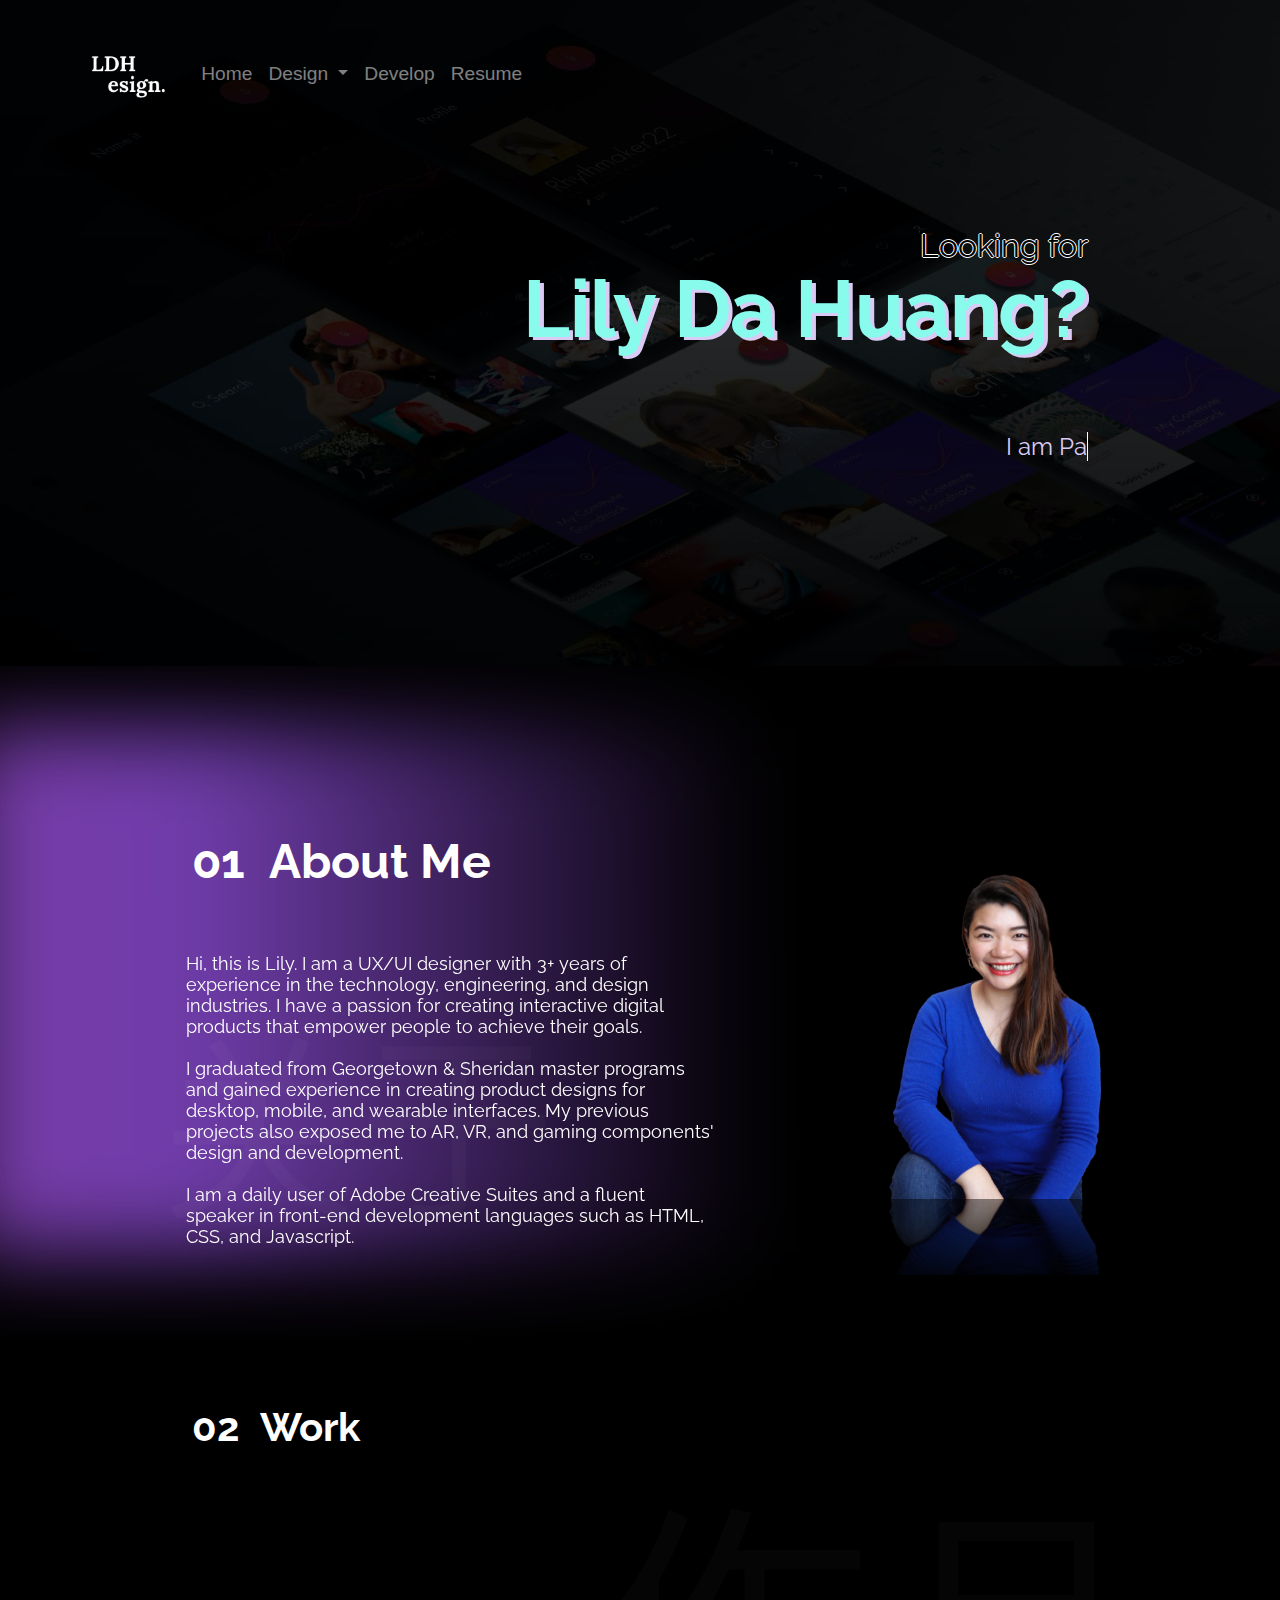
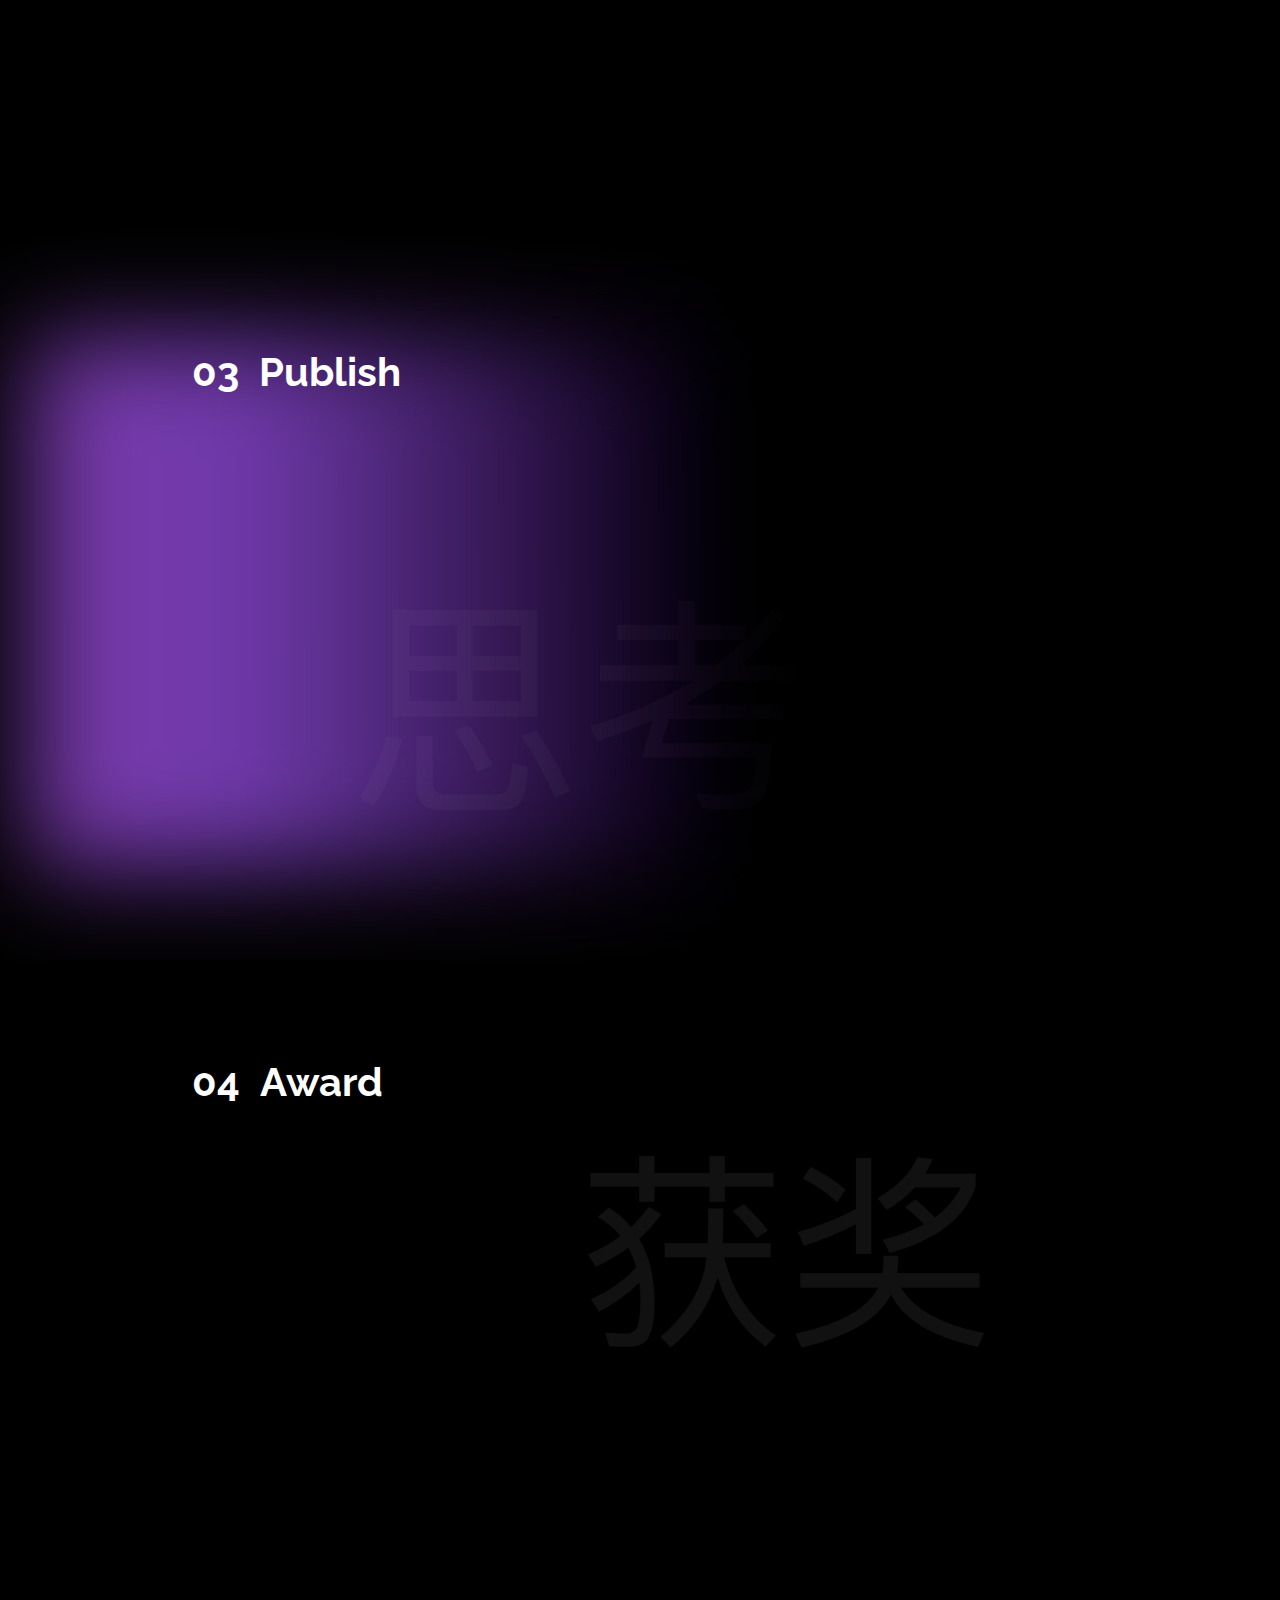
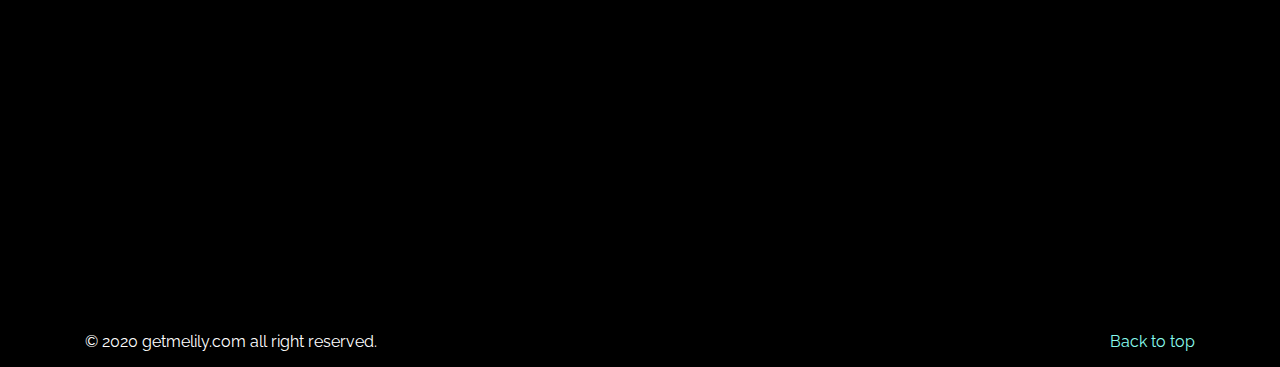
==== index.html @ ff7a7cbf "remove Zim" ====
<!doctype html>
<html lang="en">

<head>
    <!-- Required meta tags -->
    <meta charset="utf-8">
    <meta name="viewport" content="width=device-width, initial-scale=1, shrink-to-fit=no">
    <meta charset="UTF-8">

    <meta name="title" content="Lily Da Huang | Portfolio">
    <meta name="description" content="Lily Da Huang is a UX/UI designer passionate about motion & interactive design.">
    <meta name="keywords" content="UX,UI,User Experience Design,Graphic Design, Motion Design,Front-end Development,Interactive Design,Usability Testing,Prototyping">
    <meta name="author" content="Lily Da Huang">
    <meta name="image" content="https://www.getmelily.com/images/sitePreview.png" />

    <meta name="og:title" content="Lily Da Huang | Portfolio" />
    <meta name="og:type" content="website" />
    <meta name="og:url" content="https://www.getmelily.com" />
    <meta name="og:image" content="https://www.getmelily.com/images/sitePreview.png" />
    <meta name="og:site_name" content="Lily Da Huang | Portfolio" />
    <meta name="og:description" content="Lily Da Huang is a UX/UI designer passionate about motion & interactive design." />

    <!-- <link rel="stylesheet" href="scss/style.scss"/> -->
    <link ref="stylesheet" href="https://fonts.googleapis.com/css?family=Lora:400,400i,500,500i,700,700i|Raleway:400,400i,500,500i,700,700i&display=swap">
    <link rel="stylesheet" href="https://stackpath.bootstrapcdn.com/bootstrap/4.3.1/css/bootstrap.min.css" integrity="sha384-ggOyR0iXCbMQv3Xipma34MD+dH/1fQ784/j6cY/iJTQUOhcWr7x9JvoRxT2MZw1T" crossorigin="anonymous">
    <link href="https://unpkg.com/aos@2.3.1/dist/aos.css" rel="stylesheet">
    <!-- <link rel="stylesheet" href="https://cdnjs.cloudflare.com/ajax/libs/animate.css/3.7.2/animate.min.css"> -->
    <link rel="stylesheet" href="styles/style.css">

    <title>Hompage</title>


</head>

<body>

    <!-- HERO -->
    <div class="hero">

        <div id="myHeader">

            <nav class="navbar navbar-expand-lg navbar-dark bg-black">
                <a class="navbar-brand logo" href="index.html"><img src="images/logo.png" id="myHeader" class="img-fluid animated fadeInLeft" alt="Responsive image"></a>
                <button class="navbar-toggler" type="button" data-toggle="collapse" data-target="#navbarNav" aria-controls="navbarNav" aria-expanded="false" aria-label="Toggle navigation">
          <span class="navbar-toggler-icon"></span>
        </button>
                <div class="collapse navbar-collapse" id="navbarNav">
                    <ul class="navbar-nav">
                        <li class="nav-item">
                            <a class="nav-link" href="index.html">Home<span class="sr-only">(current)</span></a>
                        </li>
                        <li class="nav-item dropdown">
                            <a class="nav-link dropdown-toggle" href="#" id="navbarDropdown" role="button" data-toggle="dropdown" aria-haspopup="true" aria-expanded="false">
                Design
              </a>
                            <div class="dropdown-menu" aria-labelledby="navbarDropdown bg-black">
                                <a class="dropdown-item" href="dyson.html">DysonOn:</a>
                                <a class="dropdown-item" href="plantme.html">PlantMe</a>
                                <a class="dropdown-item" href="beanbarista.html">Beans & Barista</a>
                            </div>
                        </li>
                        <li class="nav-item">
                            <a class="nav-link" href="develop.html">Develop<span class="sr-only"></span></a>
                        </li>
                        <li class="nav-item">
                            <a class="nav-link" href="images/resume.pdf">Resume<span class="sr-only"></span></a>
                        </li>
                    </ul>
                </div>
            </nav>


            <nav class="navbar social animated fadeInLeft">
                <a href="https://www.instagram.com/designldh/" target="_blank"><i class="fab fa-instagram img-fluid"></i></a>
                <a href="https://www.behance.net/dahuang" target="_blank"><i class="fab fa-behance img-fluid"></i></a>
                <a href="https://dribbble.com/getmelily" target="_blank"><i class="fab fa-dribbble img-fluid"></i></a>
                <a href="https://www.linkedin.com/in/getmelily/" target="_blank"><i
            class="fab fa-linkedin-in img-fluid"></i></a>
            </nav>

        </div>


        <p class="tagline animated fadeInUp text-right">Looking for</p>
        <h1 class="mt-5 animated fadeInUp text-right name">Lily Da Huang?</h1>
        <p class="typewrite text-right fadeInRight" data-period="2000" data-type='[ "I am Passionate About Digital Product Designer.","I Designed & Developed this site.", "I Focus on Human Computer Interaction.", "I Love Using SaSS Mixin & Nesting.", "I am Learning More About 3D Modeling." ]'>
            <span class="wrap"></span>
        </p>
        <!-- <p class="animated fadeInUp text-right"><a class=" resume" href="images/resume.pdf" target="_blank">Download
        Resume</a></p> -->

    </div>




    <!-- ABOUT -->
    <div class="section1" id="first">
        <h2 class="animated fadeInUp">01&nbsp;&nbsp;About Me</h2>
        <div class="row">

            <div class="col-md-8">
                <div class="about text-middle" data-aos="zoom-in" data-aos-duration="1000">
                    <p>Hi, this is Lily. I am a UX/UI designer with 3+ years of experience in the technology, engineering, and design industries. I have a passion for creating interactive digital products that empower people to achieve their goals.
                        <br><br> I graduated from Georgetown & Sheridan master programs and gained experience in creating product designs for desktop, mobile, and wearable interfaces. My previous projects also exposed me to AR, VR, and gaming components'
                        design and development.
                        <br><br> I am a daily user of Adobe Creative Suites and a fluent speaker in front-end development languages such as HTML, CSS, and Javascript.
                    </p>
                </div>
            </div>

            <div class="col-md-4" data-aos="zoom-in" data-aos-duration="1000">
                <img src="images/profile2.png" class="profilePic animated fadeInUp doddle" alt="Responsive image" />
            </div>

        </div>
    </div>



    <!-- Work -->
    <div class="section2 work ">
        <h2 class="animated fadeInUp" id="second">02&nbsp;&nbsp;Work</h2>


        <!-- Work1 -->
        <div class="card" data-aos="zoom-in" data-aos-duration="1000">
            <a href="dyson.html" class="stretched-link">

                <div class="row no-gutters bg-dark position-relative">
                    <div class="col-lg-8 mb-md-1 p-md-4">
                        <img src="images/dyson2.gif" class="w-100" alt="...">
                    </div>
                    <div class="col-lg-4 position-static p-4 pl-md-0">
                        <h5 class="column-title  mt-0">Dyson on: <br> Digital Magazine Website and Mobile Sites Design</h5>
                        <p>A winner of 2019 "Being Dyson" award - Dyson on: is an online magazine published by Dyson. It features stories in design, technology, and engineering. This design project also incorporated social media components for a more integrated
                            digital experience.
                        </p>
                    </div>
                </div>
            </a>
        </div>

        <!-- Work2 -->
        <div class="card" data-aos="zoom-in" data-aos-duration="1000">
            <a href="plantme.html" class="stretched-link">

                <div class="row no-gutters bg-dark position-relative">
                    <div class="col-lg-8 mb-md-1 p-md-4">
                        <img src="images/plantmeOverview.png" class="w-100" alt="...">
                    </div>
                    <div class="col-lg-4 position-static p-4 pl-md-0">
                        <h5 class="column-title mt-0">PlantMe <br> E-commerce Website Design</h5>
                        <p>An e-commerce website that helps users to find, purchase, and take care of their house plants. “By simply answering 10 quick questions, users will be matched with plants that are suitable to raise following their lifestyles.”</p>
                    </div>
                </div>
            </a>
        </div>

        <!-- Work3 -->
        <div class="card" data-aos="zoom-in" data-aos-duration="1000">
            <a href="beanbarista.html" class="stretched-link">

                <div class="row no-gutters bg-dark position-relative">
                    <div class="col-lg-8 mb-md-1 p-md-4">
                        <img src="images/beanbarista.gif" class="w-100" alt="...">
                    </div>
                    <div class="col-lg-4 position-static p-4 pl-md-0">
                        <h5 class="column-title mt-0">Beans & Barista <br> Mobile and Wearable App Design</h5>
                        <p>Beans & Barista mobile app is the one-stop-shop for coffee lovers who would like to discover and try new coffee brewing methods. On top of the video instructions, users can purchase their beloved brewing appliances from the app.</p>

                    </div>
                </div>
            </a>
        </div>

        <!-- Work4 -->
        <div class="card " data-aos="zoom-in" data-aos-duration="1000">
            <a href="develop.html" class="stretched-link">

                <div class="row no-gutters bg-dark position-relative">
                    <div class="col-lg-8 mb-md-1 p-md-4">
                        <img src="images/SpaceVoyager.gif" class="w-100" alt="...">
                    </div>
                    <div class="col-lg-4 position-static p-4 pl-md-0">
                        <h5 class="column-title  mt-0">Space Voyager Mobile Game Design and Development</h5>
                        <p> Developed by CreatedJs, Space Voyager is an interactive mobile game. You finished mission #890 Moon Mission and ready to go home. But you are trapped in the dark side of the moon. You need to escape and fly the space ship to go
                            home. Good Luck space voyager!
                        </p>
                    </div>
                </div>
            </a>
        </div>

        <!-- Latest Work -->
        <!--           <div class="latest" data-aos="zoom-in" data-aos-duration="1000">
            <h4>Latest Inspiration <a href="https://www.instagram.com/designldh/">@LDH Design</a></h4>
            <div id="api"></div>
          </div> -->



        <!-- Publish -->
        <div class="section3 ">
            <h2 class="animated fadeInUp" id="third">03&nbsp;&nbsp;Publish</h2>

            <!-- Publish 1-->
            <div class="media position-relative publish" data-aos="fade-up" data-aos-duration="1000">
                <!-- <img src="images/a1.png" class="mr-3" alt="..."> -->
                <div class="media-body">
                    <p>Medium 6 min read</p>
                    <h5 class="mt-0">Are These Campus Emergency Phones Really Working?</h5>
                    <p>You have probably bumped into an emergency phone with an EMERGENCY sign. We spend MILLIONS on them each year. Thirty years after their first installment, are they still fulfilling their set function and provide accessibility to all?</p>
                    <a href="https://medium.com/@lilyhuang919/is-campus-emergency-phone-really-working-hear-it-from-a-ux-designer-14801cb6d601" class="stretched-link" target="_blank">Read More</a>
                </div>
            </div>


            <!-- Publish 2-->
            <div class="media position-relative publish" data-aos="fade-up" data-aos-duration="1000">
                <!-- <img src="images/a2.png" class="mr-3" alt="..."> -->
                <div class="media-body">
                    <p>Medium 5 min read</p>
                    <h5 class="mt-0">Starbuck vs Tim Hortons Mobile App Userflow Critique</h5>
                    <p>In this case study, my team and I compared the entire user roadmaps of Starbucks and Tim Hortons online ordering mobile app. We analyzed what features are working well to meet the consumer needs and what needs to be improved. We also
                        came up with suggested design solutions.</p>
                    <a href="https://medium.com/@lilyhuang919/case-study-starbuck-vs-tim-hortons-mobile-app-user-experience-comparison-93985b08e1d3" class="stretched-link" target="_blank">Read More</a>
                </div>
            </div>
        </div>


        <!-- AWARD -->
        <div class="section4 ">
            <h2 class="animated fadeInUp" id="fourth">04&nbsp;&nbsp;Award</h2>

            <div id="carouselExampleCaptions" class="carousel slide" data-ride="carousel" data-aos="zoom-in" data-aos-duration="1000">
                <ol class="carousel-indicators">
                    <li data-target="#carouselExampleCaptions" data-slide-to="0" class="active"></li>
                    <li data-target="#carouselExampleCaptions" data-slide-to="1"></li>
                </ol>
                <div class="carousel-inner">
                    <div class="carousel-item active">
                        <img src="images/dysonaward.png" class="d-block w-100" alt="Being Dyson Award">
                        <div class="carousel-caption d-lg-block">
                            <h5>Being Dyson Award 2019</h5>
                            <p>Honorable award for the 2019 #DysonSketch campaign which generated 10M+ viewerships.</p>
                        </div>
                    </div>
                    <div class="carousel-item">
                        <img src="images/tropaia.png" class="d-block w-100" alt="Georgetown 2018 Tropaia Award">
                        <div class="carousel-caption d-lg-block">
                            <h5>2018 Tropaia Award</h5>
                            <p>2018 Georgetown University Outstanding Student Award for academic excellence & social engagement.</p>
                        </div>
                    </div>
                </div>


            </div>

        </div>



        <footer class="container">
            <p class="float-right"><a href="#">Back to top</a></p>
            <p>&copy; 2020 getmelily.com all right reserved.</p>
        </footer>


    </div>
    <!-- <script src="https://zimjs.org/cdn/1.3.0/createjs.js"></script>
    <script src="https://zimjs.org/cdn/10.9.0/zim.js"></script>
    <script src="js/background.js"></script> -->


    <script src="https://code.jquery.com/jquery-3.3.1.slim.min.js" integrity="sha384-q8i/X+965DzO0rT7abK41JStQIAqVgRVzpbzo5smXKp4YfRvH+8abtTE1Pi6jizo" crossorigin="anonymous"></script>
    <script src="https://cdnjs.cloudflare.com/ajax/libs/popper.js/1.14.7/umd/popper.min.js" integrity="sha384-UO2eT0CpHqdSJQ6hJty5KVphtPhzWj9WO1clHTMGa3JDZwrnQq4sF86dIHNDz0W1" crossorigin="anonymous"></script>
    <script src="https://stackpath.bootstrapcdn.com/bootstrap/4.3.1/js/bootstrap.min.js" integrity="sha384-JjSmVgyd0p3pXB1rRibZUAYoIIy6OrQ6VrjIEaFf/nJGzIxFDsf4x0xIM+B07jRM" crossorigin="anonymous"></script>
    <!-- <script src="https://ajax.googleapis.com/ajax/libs/jquery/3.4.1/jquery.min.js"></script> -->

    <script src="https://kit.fontawesome.com/015ad56605.js" crossorigin="anonymous"></script>
    <script src="https://unpkg.com/aos@next/dist/aos.js"></script>
    <script src="js/script.js"></script>
</body>

</html>
---- styles/style.css ----
@import url("https://fonts.googleapis.com/css?family=Lora:400,400i,500,500i,700,700i|Raleway:400,400i,500,500i,700,700i&display=swap");
body {
  background-color: black;
  color: white;
}

a {
  font: "Raleway";
  color: #88FBED;
}

a:visited {
  color: #88FBED;
}

a:hover {
  color: #D9CBF4;
}

a:active {
  color: #D9CBF4;
}

h1 {
  font: 5rem "Raleway";
  font-weight: bold;
  color: #88FBED;
  margin-right: 15%;
  -webkit-filter: drop-shadow(4px 3px 0px #D9CBF4);
          filter: drop-shadow(4px 3px 0px #D9CBF4);
}

h2 {
  font: 250% "Raleway";
  color: white;
  font-weight: bold;
  margin-bottom: 5%;
  margin-left: 15%;
}

h4 {
  font: 150% "Lora";
}

p {
  font: 100% "Raleway";
}

.hero {
  padding-bottom: 10%;
  background-image: url(../images/bg.png);
  background-repeat: no-repeat;
}

.hero .logo {
  width: 6%;
  margin: 3% 3% 0 6%;
  z-index: 10;
}

.hero #navbarNav {
  margin: 3% 3% 0 -10px;
  font-size: 1.2rem;
  z-index: 10;
}

.hero .social {
  -webkit-writing-mode: vertical-rl;
      -ms-writing-mode: tb-rl;
          writing-mode: vertical-rl;
  text-orientation: mixed;
  -webkit-transform-origin: 80 0;
          transform-origin: 80 0;
  -webkit-transform: rotate(360deg);
          transform: rotate(360deg);
  margin-top: 25%;
  margin-left: 8%;
  font-size: 120%;
  z-index: 10;
}

.hero .social a {
  margin-bottom: 20px;
  width: 20px;
  z-index: 10;
}

.hero .tagline {
  font-size: 200%;
  text-shadow: -1px 0 white, 0 1px white, 1px 0 white, 0 -1px white;
  margin-bottom: -50px;
  margin-top: -300px;
  color: black;
  font: "Raleway";
  margin-right: 15%;
  z-index: 10;
}

.hero .typewrite {
  font: "Lora";
  margin-top: 6%;
  margin-bottom: 6%;
  margin-right: 15%;
  font-size: 150%;
  color: #D9CBF4;
  z-index: 10;
}

.hero .resume {
  text-decoration: underline;
  margin-right: 8%;
  z-index: 10;
}

.navbar-nav > li > .dropdown-menu {
  background-color: black;
}

.navbar-nav > li > .dropdown-menu a {
  color: white;
}

.navbar-nav > li > .dropdown-menu a:hover {
  color: black;
}

.navbar-nav > li > .dropdown-menu a:active {
  background-color: #88FBED;
}

.section1 {
  background-image: url(../images/bg1.png);
  background-repeat: no-repeat;
  padding-bottom: 10%;
  padding-top: 10%;
}

.section1 .profilePic {
  margin-top: -5rem;
  width: 60%;
}

.section1 h2 {
  margin-left: 15%;
  margin-top: 3%;
  font-size: 3rem;
}

.section1 p {
  font-size: 1.1rem;
  margin: 0 15% 3% 22%;
}

.section1 .mail {
  text-decoration: underline;
  font-size: 1rem;
}

.section1 .scroll {
  margin-top: 7rem;
}

.section2 {
  background-image: url(../images/bg2.png);
  background-repeat: no-repeat;
}

.section2 .card {
  margin: 3% 18% 2% 18%;
  border-color: black;
}

.section2 .card .column-title {
  margin-top: 2rem !important;
  margin-bottom: 2rem !important;
}

.section2 .card a {
  color: white;
  text-decoration: none;
}

.latest h4 {
  font-size: 30px;
  margin: 10% 15% 0 16%;
}

.latest #api {
  margin: 5% 10% 5% 20%;
}

.latest #api :hover {
  -webkit-box-shadow: 0 0 100px #703DAB;
          box-shadow: 0 0 100px #703DAB;
}

.latest #api > img {
  width: 200px;
  margin-left: 20px;
  margin-bottom: 20px;
}

.latest #api > video {
  width: 250px;
  margin-left: 20px;
  margin-bottom: 20px;
}

.section3 {
  background-image: url(../images/bg3.png);
  background-repeat: no-repeat;
  padding-bottom: 10%;
}

.section3 h2 {
  margin-top: 10%;
  padding-top: 10%;
}

.section3 .publish {
  margin: 3% 15% 5% 18%;
}

.section4 {
  background-image: url(../images/bg4.png);
  background-repeat: no-repeat;
}

.section4 .carousel {
  margin: 5% 30% 15% 30%;
}

.section4 .carousel :hover {
  -webkit-box-shadow: 0 0 100px #703DAB;
          box-shadow: 0 0 100px #703DAB;
}

.section4 .carousel-item :hover {
  -webkit-box-shadow: unset;
          box-shadow: unset;
}

.section4 .carousel-caption {
  position: relative;
  left: 0;
  bottom: 0;
  right: 0;
}

.card :hover {
  -webkit-box-shadow: 0 0 100px #703DAB;
          box-shadow: 0 0 100px #703DAB;
}

.card-title :hover {
  -webkit-box-shadow: none;
          box-shadow: none;
}

h3 {
  font: 350% "Raleway";
  font-weight: bold;
  color: #88FBED;
  -webkit-filter: drop-shadow(4px 3px 0px #D9CBF4);
          filter: drop-shadow(4px 3px 0px #D9CBF4);
}

h5 {
  font: 1.5rem "Raleway";
  font-weight: bold;
  margin-bottom: 20px;
  color: #D9CBF4;
}

.subHeader {
  margin-top: 50px;
  margin-left: 15%;
  margin-bottom: 40px;
}

.gif {
  width: 430px;
}

.overview {
  margin-left: 15%;
  margin-right: 10%;
}

.overview p {
  font-size: 1.2rem;
}

.writeup {
  margin-top: 180px;
}

.psection1 {
  background-image: url(../images/bgp1.png);
  background-repeat: no-repeat;
  padding-bottom: 80px;
}

.psection1 .row {
  margin-left: 15%;
  margin-right: 10%;
}

.psection1 .row .table {
  margin-top: 30px;
}

.psection1 .row .list {
  list-style-type: none;
  margin: 0;
  padding: 0;
  font: 1.5rem "Lora";
  color: white;
}

.psection2 {
  margin-left: 15%;
  margin-right: 10%;
  margin-top: 8%;
  margin-bottom: 5%;
}

.psection2 h5 {
  margin-bottom: 10%;
}

.psection2 p {
  font: 1.5rem "Lora";
  color: #909090;
}

.psection3 {
  margin-left: 15%;
  margin-right: 10%;
  margin-top: 8%;
  margin-bottom: 5%;
}

.psection3 h5 {
  margin-bottom: 10%;
}

.psection3 img {
  width: 500px;
}

.psection3 p {
  font: 1.3rem "Raleway";
}

.psection4 {
  margin-left: 15%;
  margin-right: 10%;
  margin-top: 8%;
  margin-bottom: 10%;
}

.psection4 h5 {
  margin-bottom: 5%;
}

.psection4 p {
  font: 1.8rem "Lora";
  color: #88FBED;
  margin-left: 20%;
  margin-right: 20%;
}

.psection5 {
  background-image: url(../images/bgp5.png);
  background-repeat: no-repeat;
  padding-bottom: 10px;
}

.psection5 .row {
  margin-left: 15%;
  margin-right: 10%;
  margin-top: 8%;
  margin-bottom: 5%;
}

.psection5 h5 {
  margin-bottom: 10%;
}

.psection5 img {
  width: 700px;
}

.psection5 p {
  font: 1.3rem "Raleway";
}

.psection6 {
  margin-left: 15%;
  margin-right: 10%;
  margin-top: 8%;
  margin-bottom: 5%;
}

.psection6 h5 {
  margin-bottom: 10%;
}

.psection6 img {
  width: 500px;
}

.psection6 p {
  font: 1.3rem "Raleway";
}

.psection7 {
  margin-left: 15%;
  margin-right: 10%;
  margin-top: 8%;
  margin-bottom: 10%;
}

.psection7 h5 {
  margin-bottom: 5%;
}

.psection7 p {
  font: 1.8rem "Lora";
  color: #909090;
  margin-left: 20%;
  margin-right: 20%;
}

.psection8 {
  background-image: url(../images/bgp5.png);
  background-repeat: no-repeat;
  padding-bottom: 10px;
}

.psection8 .row {
  margin-left: 15%;
  margin-right: 10%;
  margin-top: 8%;
  margin-bottom: 5%;
}

.psection8 h5 {
  margin-bottom: 10%;
}

.psection8 img {
  width: 400px;
}

.psection8 p {
  font: 1.3rem "Raleway";
}

.psection9 {
  margin-left: 15%;
  margin-right: 10%;
  margin-top: 8%;
  margin-bottom: 10%;
}

.psection9 h5 {
  margin-bottom: 5%;
}

.psection9 .carousel {
  width: 500px;
  margin-left: 20%;
  margin-right: 20%;
}

.psection10 {
  margin-left: 15%;
  margin-right: 10%;
  margin-top: 8%;
  margin-bottom: 10%;
}

.psection10 h5 {
  margin-bottom: 5%;
}

.psection10 ul.horizontal-slide {
  margin: 0;
  padding: 0;
  width: 100%;
  white-space: nowrap;
  overflow-x: auto;
}

.psection10 ul.horizontal-slide li[class*="col"] {
  display: inline-block;
  float: none;
  margin-top: 0;
  margin-right: 13vw;
  vertical-align: top;
}

.psection10 ul.horizontal-slide li[class*="col"] img {
  width: 23vw;
}

.psection10 ul.horizontal-slide li[class*="col"]:first-child {
  margin-left: 0;
}

.related {
  margin-left: 15%;
  margin-right: 10%;
  margin-top: 15%;
  margin-bottom: 10%;
}

.related img {
  margin-top: 5%;
}

.related h5 {
  margin-bottom: 5%;
  color: #88FBED;
}

.dsection8 {
  margin-left: 15%;
  margin-right: 10%;
  margin-top: 8%;
  margin-bottom: 10%;
}

.dsection8 ul.horizontal-slide {
  margin: 0;
  padding: 0;
  width: 100%;
  white-space: nowrap;
  overflow-x: auto;
}

.dsection8 ul.horizontal-slide li[class*="col"] {
  display: inline-block;
  float: none;
  margin-top: 0;
  margin-right: 40vw;
  vertical-align: top;
}

.dsection8 ul.horizontal-slide li[class*="col"] img {
  width: 50vw;
}

.dsection8 ul.horizontal-slide li[class*="col"]:first-child {
  margin-left: 0;
}

.dsection8 .version {
  font-size: 2rem;
  margin-top: 100px;
  margin-bottom: 50px;
}

.iphone {
  width: 300px;
}

.bsection3 {
  margin-left: 15%;
  margin-right: 15%;
  margin-top: 8%;
  margin-bottom: 10%;
}

.bsection3 img {
  margin: 3vh 15% 0 10%;
}

.bsection3 p {
  font: 1.3rem "Raleway";
}

.bsection4 {
  margin-left: 15%;
  margin-right: 15%;
  margin-top: 8%;
  margin-bottom: 10%;
}

.bsection4 img {
  margin: 3vh 35% 0 30%;
}

.bsection4 p {
  font: 1.8rem "Lora";
  color: #88FBED;
}

.bsection5 {
  margin-left: 15%;
  margin-right: 15%;
  margin-top: 8%;
  margin-bottom: 10%;
}

.bsection5 img {
  margin: 3vh 10% 0 0;
}

.bsection5 p {
  font: 1.3rem "Raleway";
}

.bsection10 {
  margin-left: 15%;
  margin-right: 15%;
  margin-top: 8%;
  margin-bottom: 10%;
}

.bsection10 video {
  margin: 0 15% 0 15%;
}

.contact {
  margin-top: -650px;
  margin-left: 15%;
  margin-right: 5%;
  margin-bottom: 5%;
}

.request {
  margin-left: 12%;
  margin-right: 5%;
  margin-bottom: 10%;
}

.box-title {
  border-radius: 5px;
  -webkit-box-shadow: 0px 0px 3px 1px gray;
          box-shadow: 0px 0px 3px 1px gray;
  padding: 10px 0px;
}

.error-msg {
  color: #dc3545;
  font-weight: 600;
}

.success-msg {
  color: green;
  font-weight: 600;
}

.develop {
  font: 1.8rem "Lato";
  color: white;
  background-color: #723CA9;
}

.developDiv {
  margin-top: 8%;
  margin-bottom: 8%;
}

.developDiv a {
  font-size: 1.2rem;
}

embed {
  width: 70vw;
  height: 60vh;
  margin-top: 5%;
}

span {
  margin-bottom: 5%;
}

@media (max-width: 768px) {
  .hero {
    margin-bottom: 15%;
  }
  .hero h1 {
    font-size: 4rem;
    margin-right: 8%;
    margin-left: 10%;
  }
  .hero h3 {
    font-size: 2.8rem;
  }
  .hero span {
    font-size: 1.5rem;
  }
  .hero .logo {
    width: 18%;
    margin: 10% 3% 0 6%;
  }
  .hero .social {
    margin-top: 60%;
  }
  .hero .navbar {
    z-index: 12;
  }
  .hero .tagline {
    margin-top: -250px;
    font-size: 150%;
    margin-right: 8%;
  }
  .hero .typewrite {
    font-size: 130%;
    margin-left: 20%;
    margin-right: 8%;
  }
  .hero .resume {
    margin-right: 4%;
    font-size: 110%;
  }
  .section1 {
    background-size: cover;
  }
  .section1 h2 {
    margin-top: 20%;
    font-size: 2rem;
  }
  .section1 .profilePic {
    margin-top: 40px;
    width: 50%;
    margin-left: 20%;
  }
  .section1 p {
    font-size: 1.1rem;
  }
  .section2 h2 {
    margin-top: 20%;
    font-size: 2rem;
  }
  .section2 .card {
    margin: 3% 10% 2% 10%;
  }
  .section2 .column-title {
    font-size: 1.5rem;
  }
  .section2 h4 {
    font-size: 30px;
  }
  .section2 #api {
    margin: 5% 10% 5% 10%;
  }
  .section2 #api > img {
    width: 130px;
  }
  .section3 {
    background-size: cover;
  }
  .section4 .carousel {
    margin: 5% 10% 30% 10%;
  }
  .sticky {
    position: relative;
  }
  .subHeader {
    margin-top: 50px;
    margin-bottom: 20px;
  }
  .gif {
    width: 250px;
    margin-bottom: 30px;
  }
  .writeup {
    margin-top: 40px;
  }
  .psection1 {
    background-size: cover;
  }
  .psection1 .row {
    margin-top: -10%;
  }
  .psection4 p {
    margin-left: 0;
    margin-right: 10%;
  }
  .psection5 .row {
    margin-left: 10%;
  }
  .psection7 p {
    margin-left: 0;
    margin-right: 10%;
  }
  .psection8 .row {
    margin-left: 10%;
  }
  .psection9 {
    margin-left: 10%;
    margin-right: 5%;
  }
  .psection9 .carousel {
    width: 80%;
    margin: 5% 10% 15% 5%;
  }
  .psection10 .container {
    margin-left: -20px;
  }
  .psection10 ul.horizontal-slide li[class*="col"] {
    margin-right: 13vw;
  }
  .psection10 ul.horizontal-slide li[class*="col"] img {
    width: 70vw;
  }
  .dysonHero h3 {
    font-size: 2.5rem;
  }
  .dsection8 {
    margin-left: 10%;
  }
  .dsection8 ul.horizontal-slide li[class*="col"] {
    margin-right: 13vw;
  }
  .dsection8 ul.horizontal-slide li[class*="col"] img {
    width: 75vw;
  }
  .bsection4 img,
  .bsection3 img {
    margin: 0;
  }
  .bsection10 {
    margin-top: 25%;
  }
  .bsection10 video {
    width: 280px;
    height: 250px;
    margin: 0;
  }
  .contact {
    margin-top: -520px;
  }
  embed {
    -webkit-transform: rotate(90deg);
            transform: rotate(90deg);
    margin-bottom: 0;
    width: 300px;
    height: 300px;
  }
}

@media (max-width: 375px) {
  .hero {
    background-size: cover;
  }
  .hero h1 {
    font-size: 3.5rem;
  }
  .hero .social {
    margin-top: 80%;
  }
  .hero .navigation {
    margin-top: 10%;
    font-size: 100%;
  }
  .hero .tagline {
    margin-top: -250px;
    font-size: 130%;
  }
  .hero .typewrite {
    font-size: 110%;
    margin-left: 25%;
  }
  .hero .resume {
    margin-right: 4%;
    font-size: 100%;
  }
  .contact {
    margin-right: 5%;
  }
  .contact h1 {
    margin-top: 100px;
    margin-left: 0px;
  }
}
/*# sourceMappingURL=style.css.map */
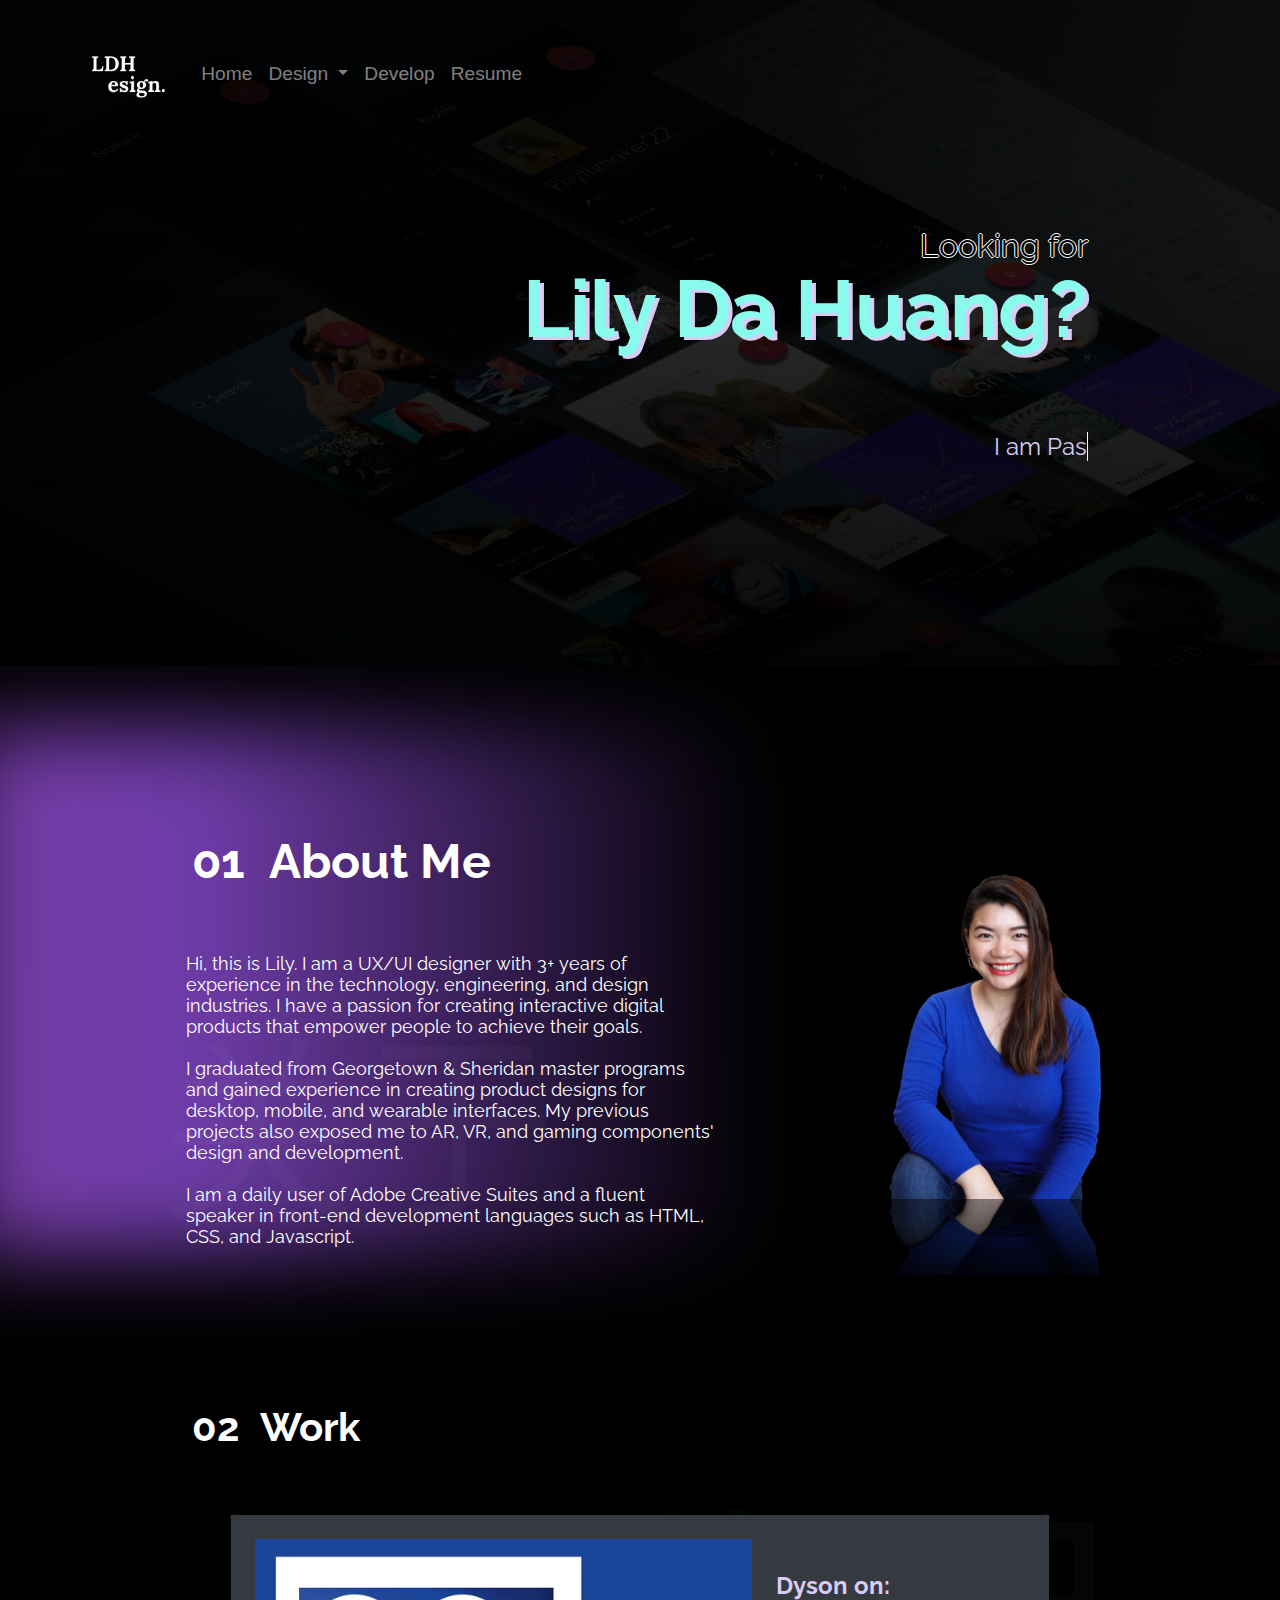
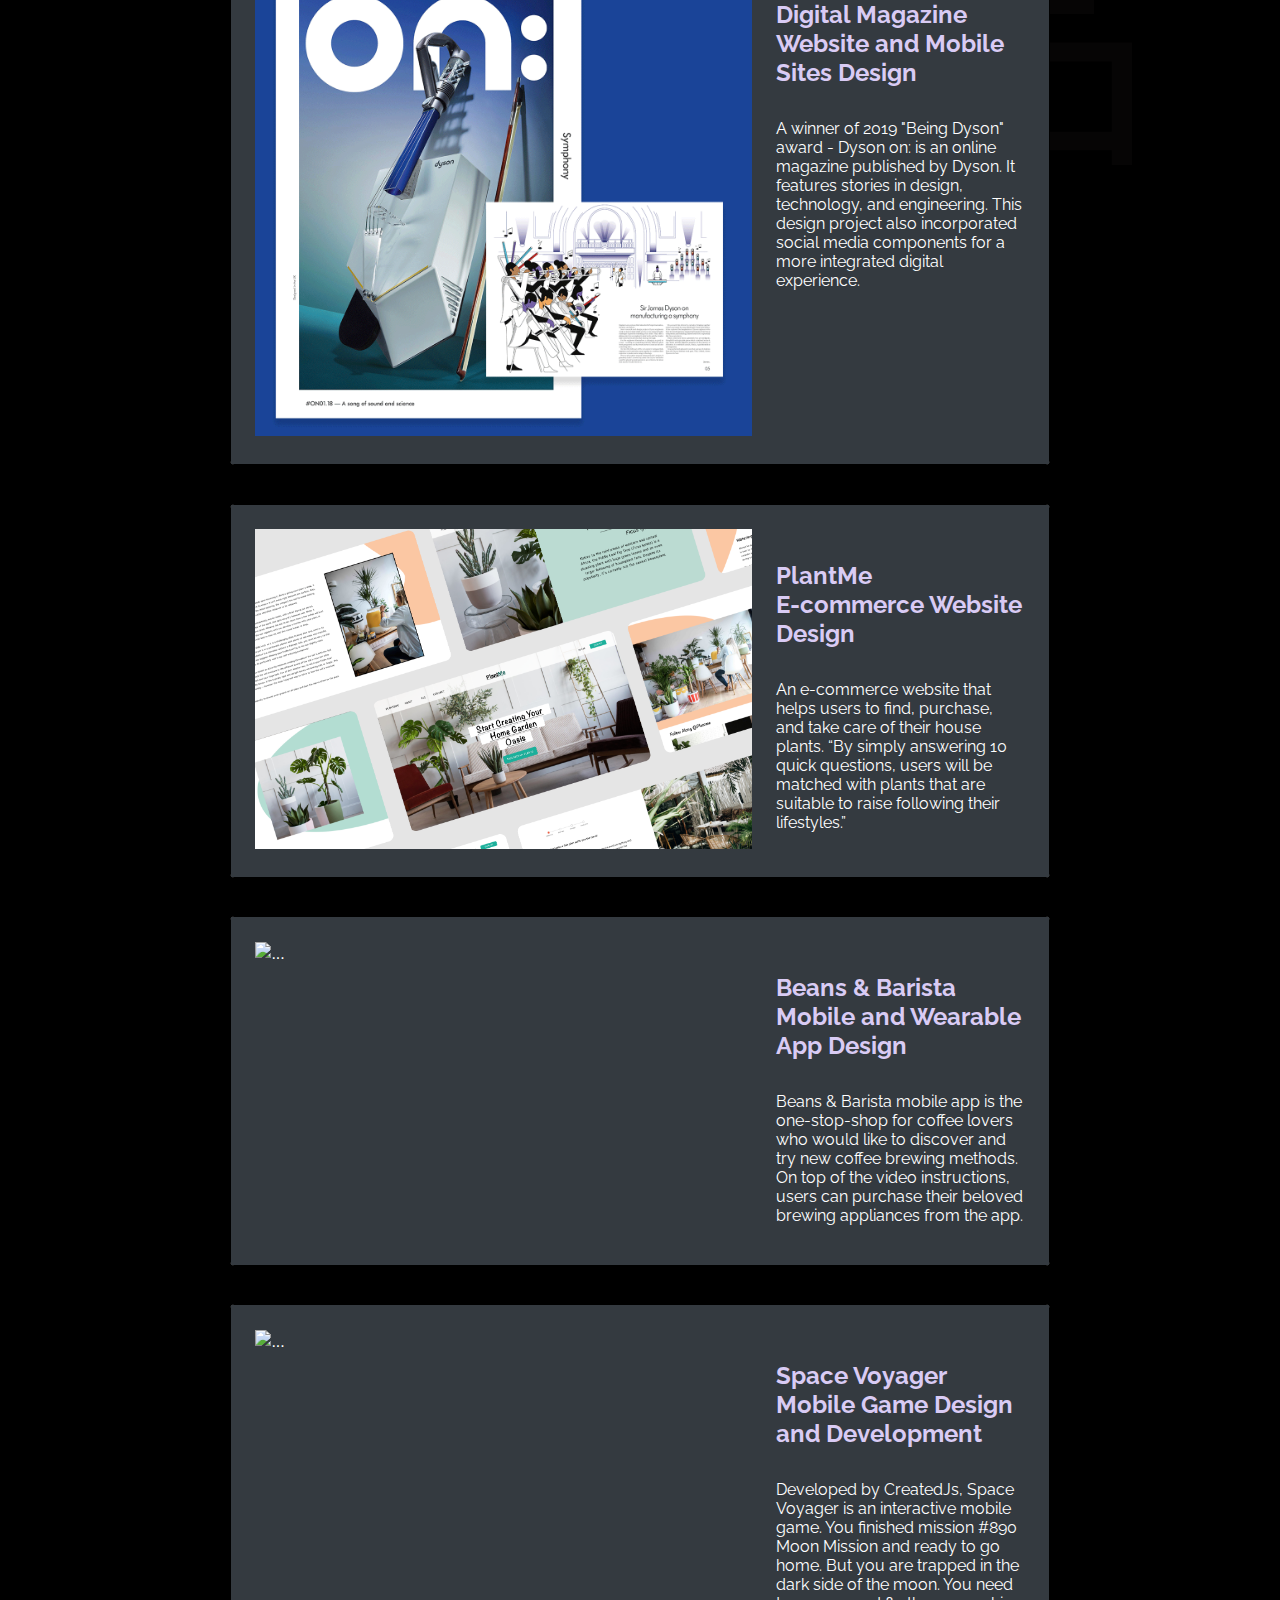
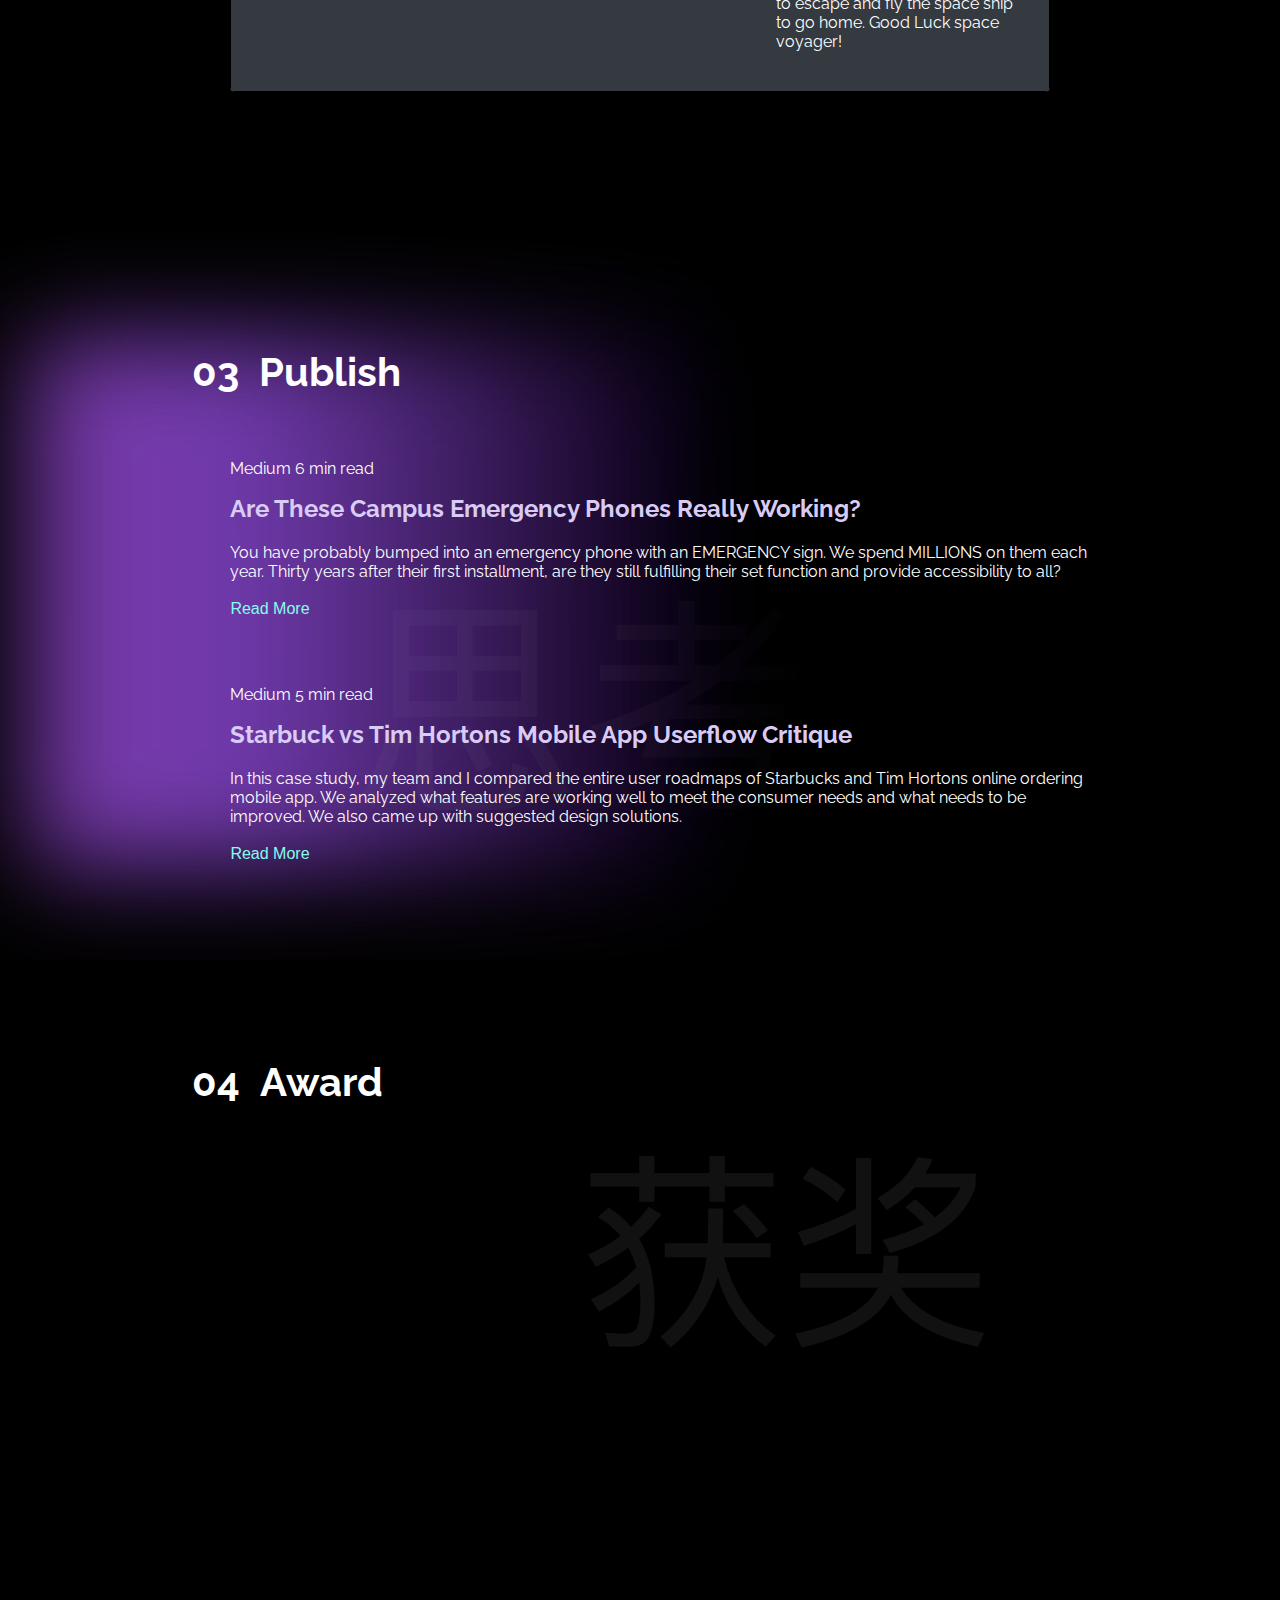
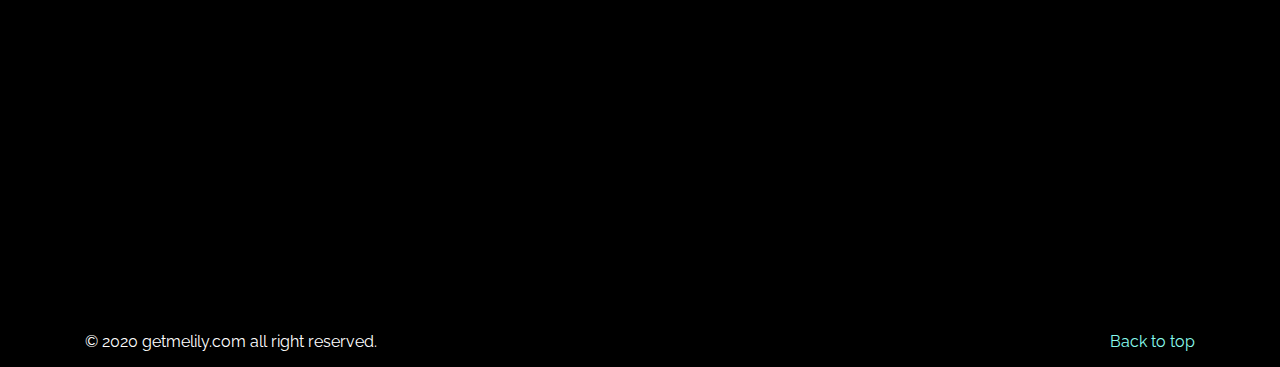
==== commit 64c98480: "no AOS" ====
--- a/index.html
+++ b/index.html
@@ -100,7 +100,7 @@
         <div class="row">
 
             <div class="col-md-8">
-                <div class="about text-middle" data-aos="zoom-in" data-aos-duration="1000">
+                <div class="about text-middle">
                     <p>Hi, this is Lily. I am a UX/UI designer with 3+ years of experience in the technology, engineering, and design industries. I have a passion for creating interactive digital products that empower people to achieve their goals.
                         <br><br> I graduated from Georgetown & Sheridan master programs and gained experience in creating product designs for desktop, mobile, and wearable interfaces. My previous projects also exposed me to AR, VR, and gaming components'
                         design and development.
@@ -109,7 +109,7 @@
                 </div>
             </div>
 
-            <div class="col-md-4" data-aos="zoom-in" data-aos-duration="1000">
+            <div class="col-md-4">
                 <img src="images/profile2.png" class="profilePic animated fadeInUp doddle" alt="Responsive image" />
             </div>
 
@@ -124,7 +124,7 @@
 
 
         <!-- Work1 -->
-        <div class="card" data-aos="zoom-in" data-aos-duration="1000">
+        <div class="card">
             <a href="dyson.html" class="stretched-link">
 
                 <div class="row no-gutters bg-dark position-relative">
@@ -142,7 +142,7 @@
         </div>
 
         <!-- Work2 -->
-        <div class="card" data-aos="zoom-in" data-aos-duration="1000">
+        <div class="card">
             <a href="plantme.html" class="stretched-link">
 
                 <div class="row no-gutters bg-dark position-relative">
@@ -158,7 +158,7 @@
         </div>
 
         <!-- Work3 -->
-        <div class="card" data-aos="zoom-in" data-aos-duration="1000">
+        <div class="card">
             <a href="beanbarista.html" class="stretched-link">
 
                 <div class="row no-gutters bg-dark position-relative">
@@ -175,7 +175,7 @@
         </div>
 
         <!-- Work4 -->
-        <div class="card " data-aos="zoom-in" data-aos-duration="1000">
+        <div class="card ">
             <a href="develop.html" class="stretched-link">
 
                 <div class="row no-gutters bg-dark position-relative">
@@ -205,7 +205,7 @@
             <h2 class="animated fadeInUp" id="third">03&nbsp;&nbsp;Publish</h2>
 
             <!-- Publish 1-->
-            <div class="media position-relative publish" data-aos="fade-up" data-aos-duration="1000">
+            <div class="media position-relative publish">
                 <!-- <img src="images/a1.png" class="mr-3" alt="..."> -->
                 <div class="media-body">
                     <p>Medium 6 min read</p>
@@ -217,7 +217,7 @@
 
 
             <!-- Publish 2-->
-            <div class="media position-relative publish" data-aos="fade-up" data-aos-duration="1000">
+            <div class="media position-relative publish">
                 <!-- <img src="images/a2.png" class="mr-3" alt="..."> -->
                 <div class="media-body">
                     <p>Medium 5 min read</p>
@@ -270,9 +270,9 @@
 
 
     </div>
-    <!-- <script src="https://zimjs.org/cdn/1.3.0/createjs.js"></script>
+    <script src="https://zimjs.org/cdn/1.3.0/createjs.js"></script>
     <script src="https://zimjs.org/cdn/10.9.0/zim.js"></script>
-    <script src="js/background.js"></script> -->
+    <script src="js/background.js"></script>
 
 
     <script src="https://code.jquery.com/jquery-3.3.1.slim.min.js" integrity="sha384-q8i/X+965DzO0rT7abK41JStQIAqVgRVzpbzo5smXKp4YfRvH+8abtTE1Pi6jizo" crossorigin="anonymous"></script>
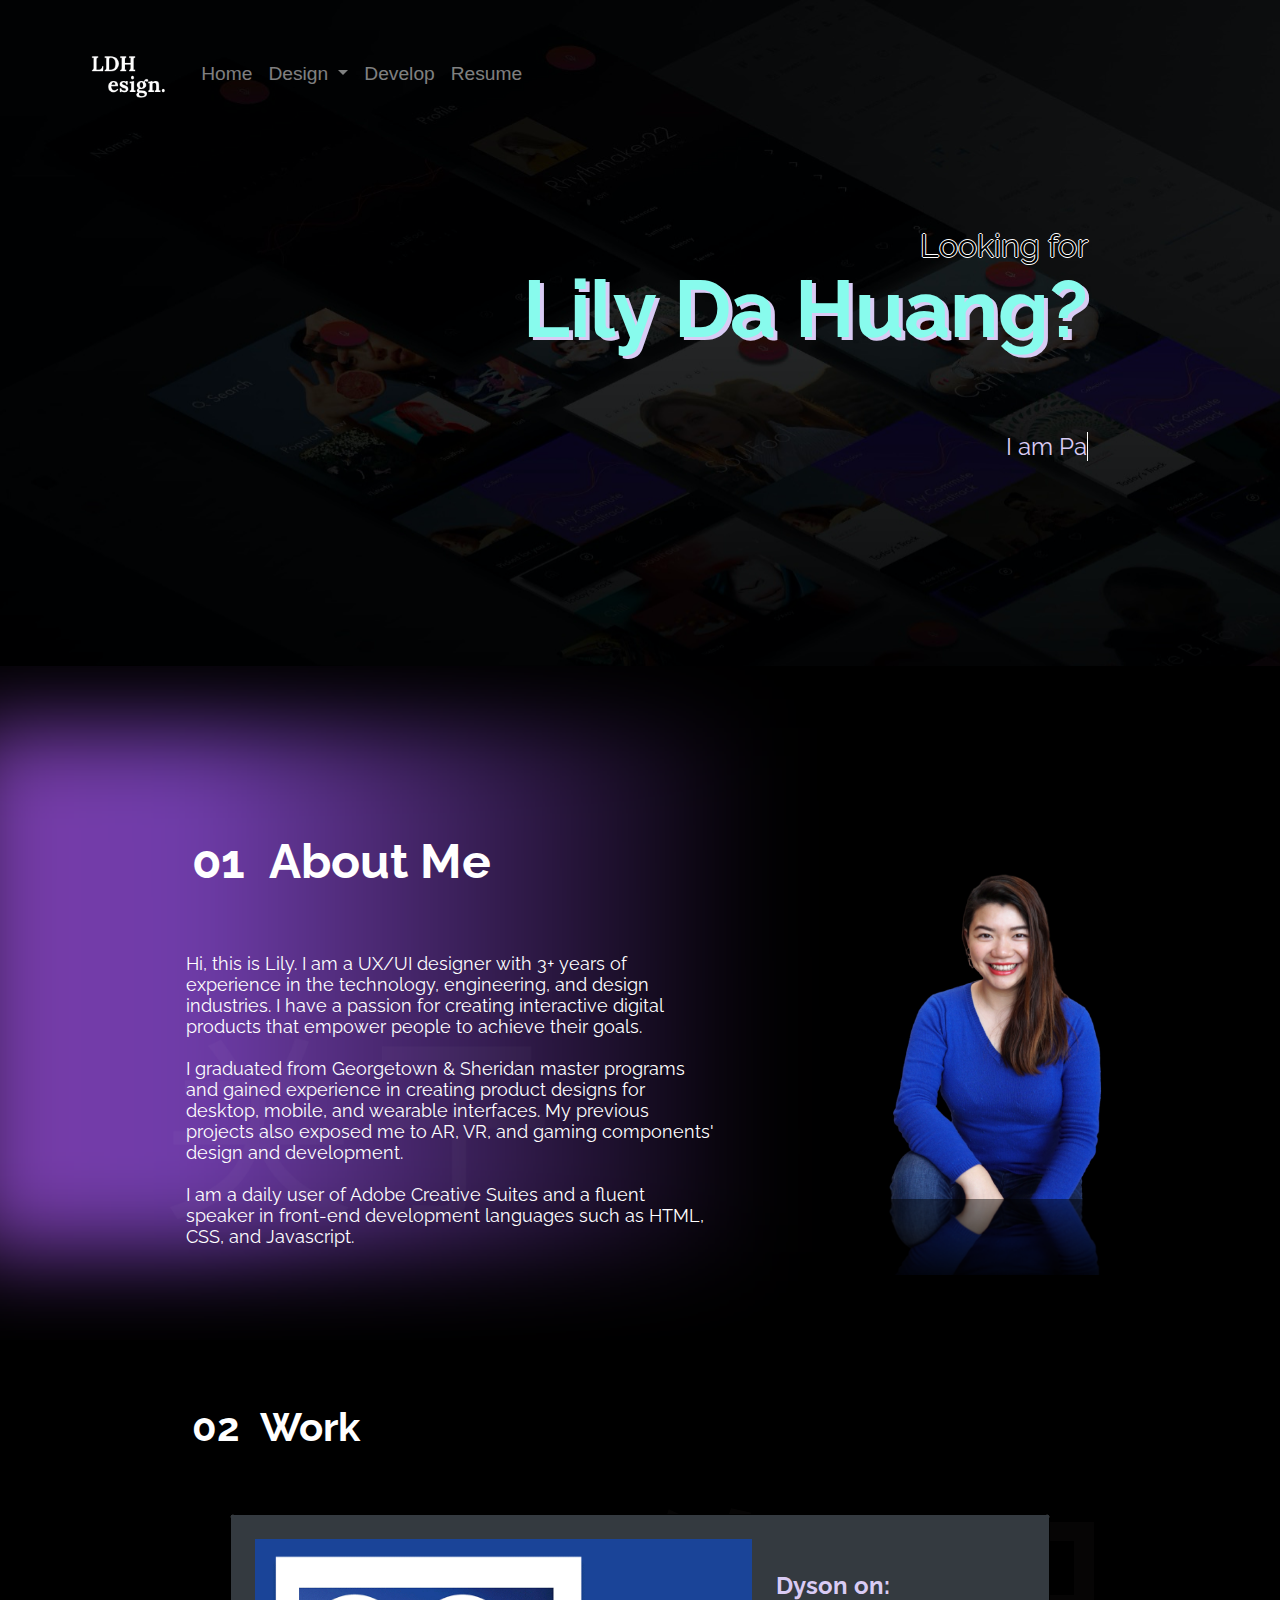
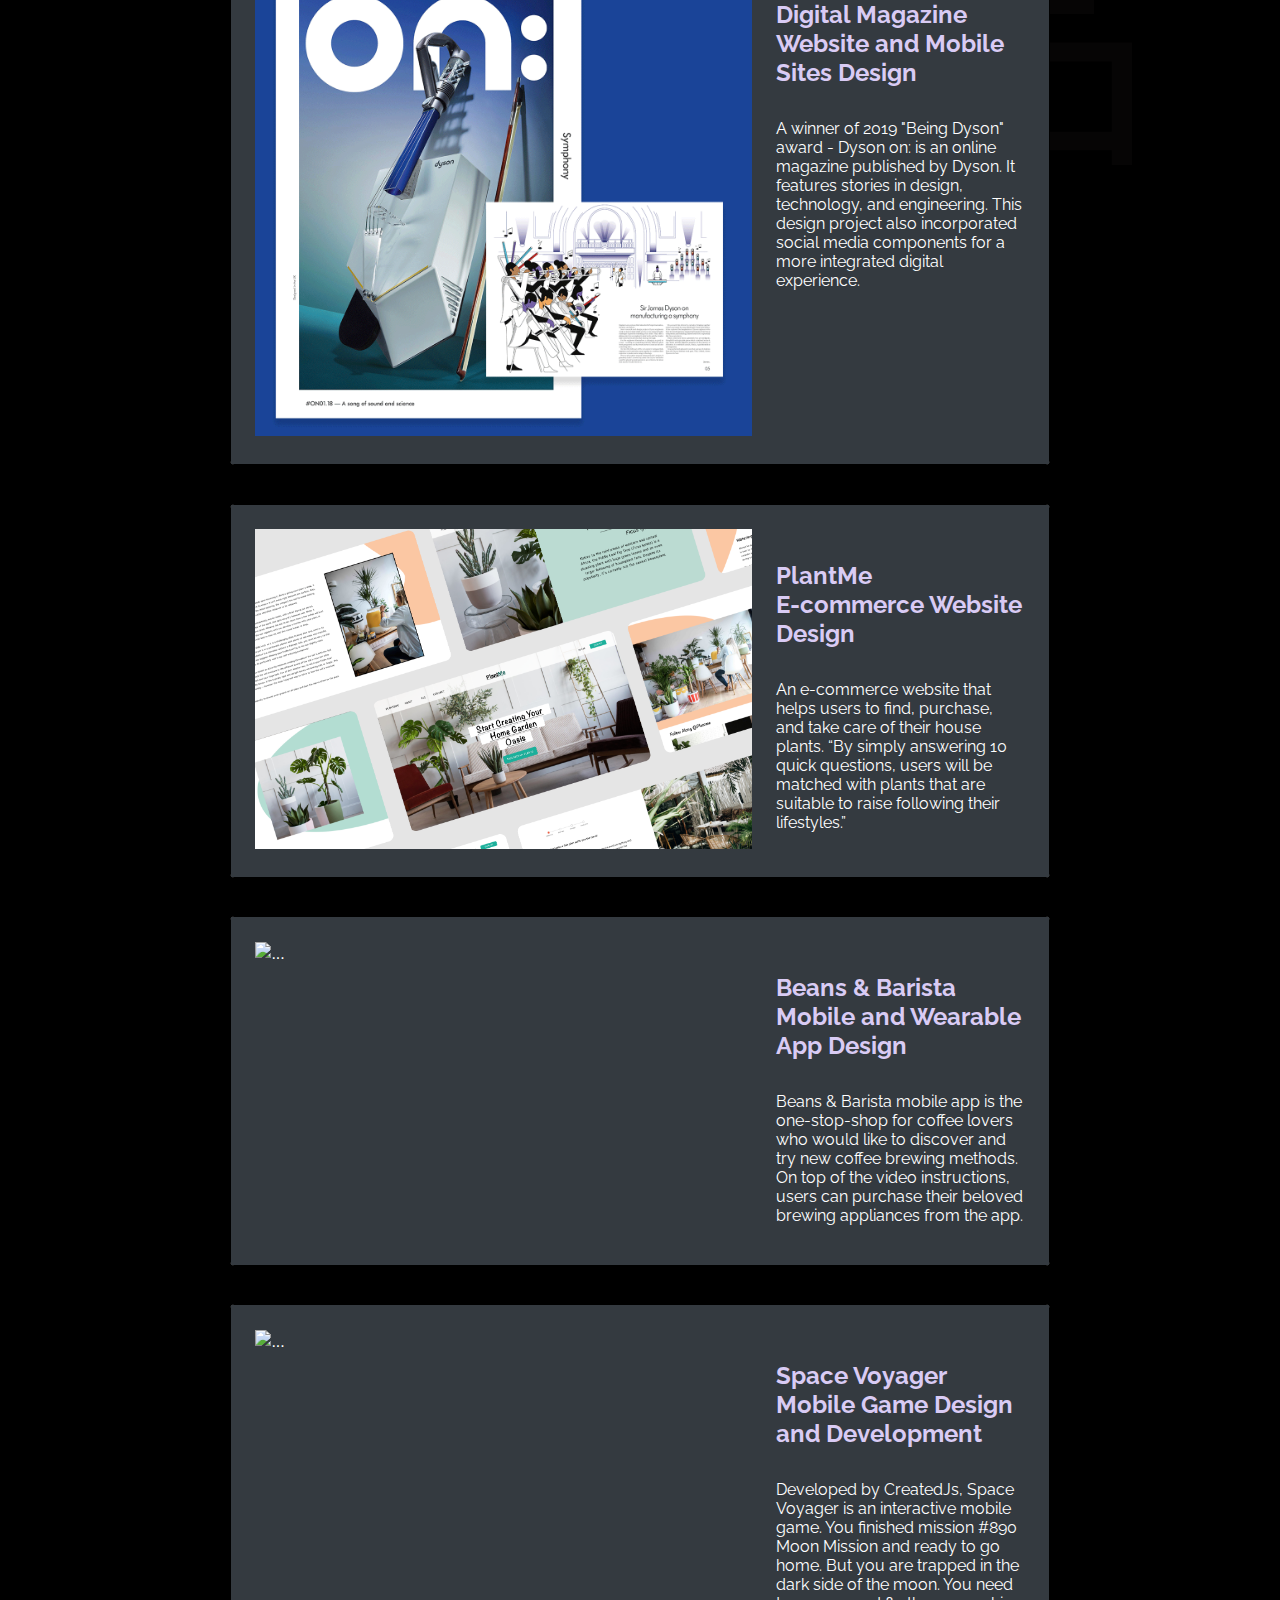
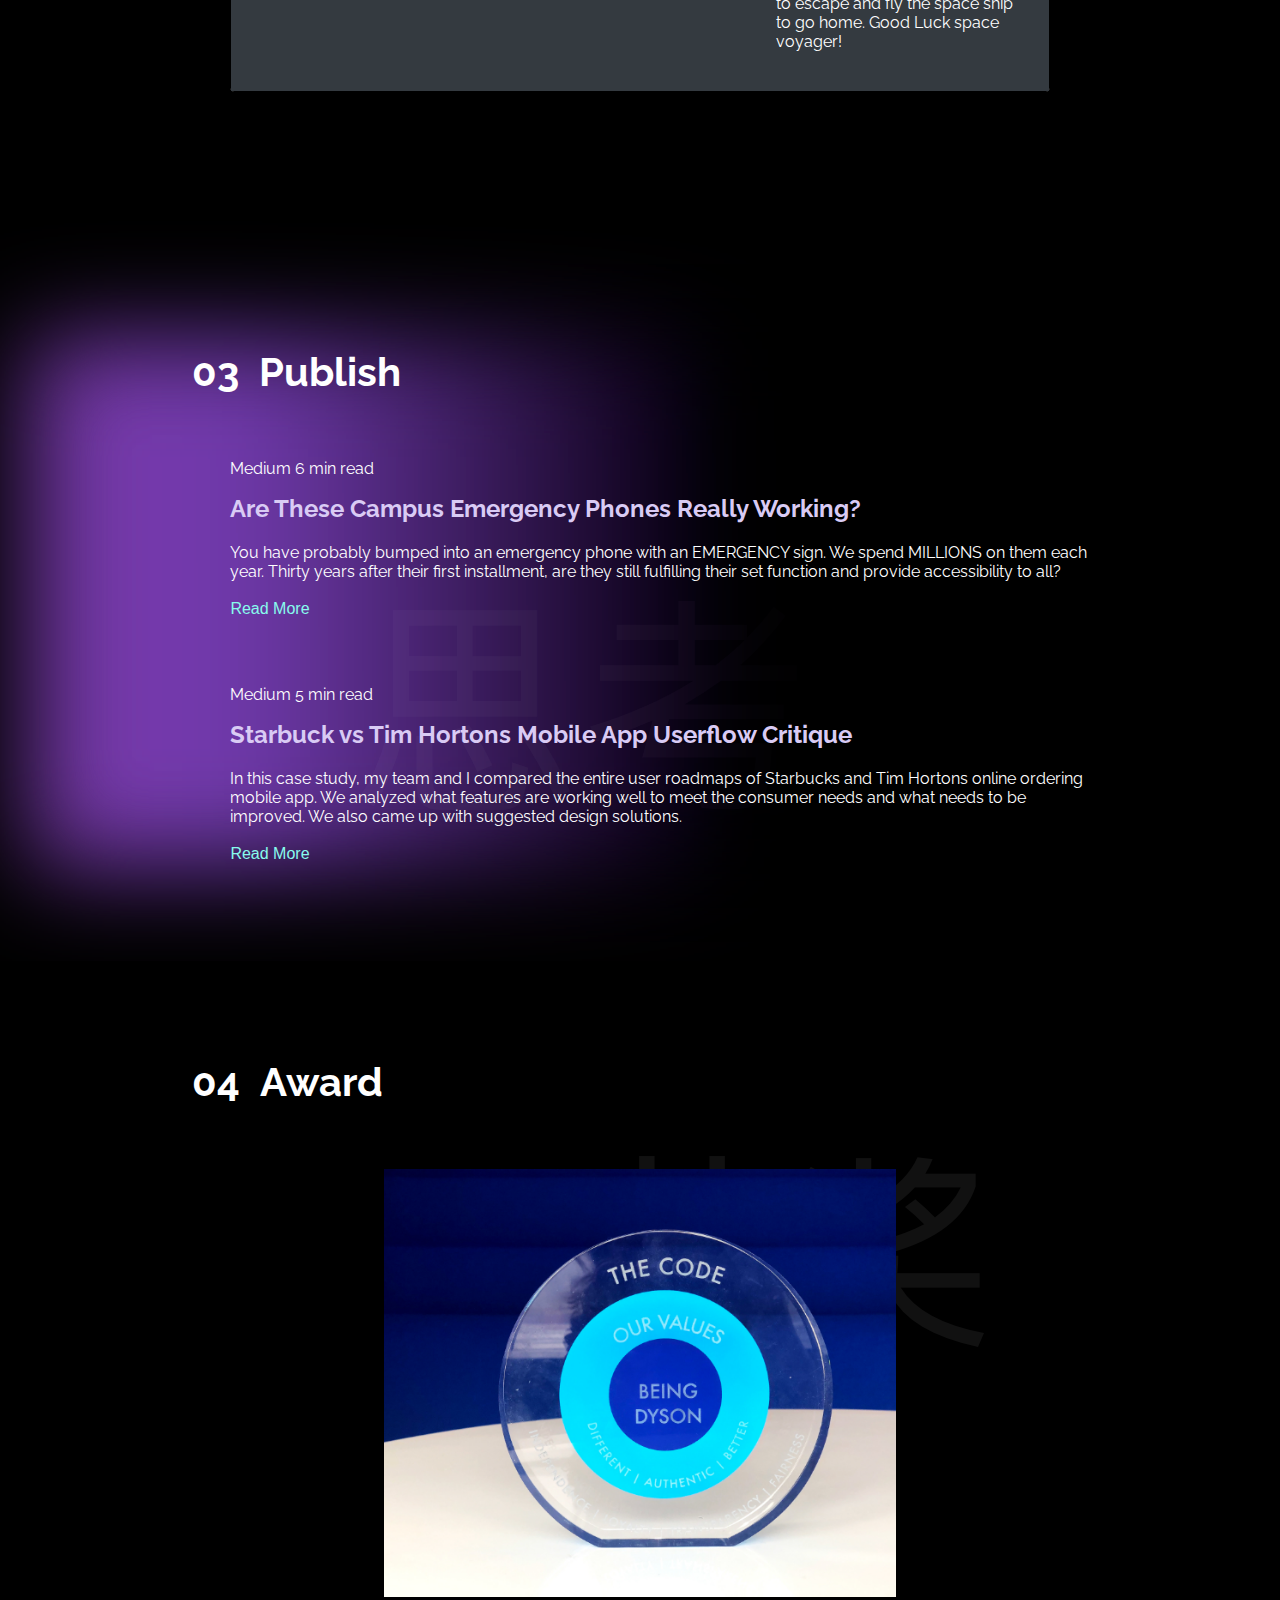
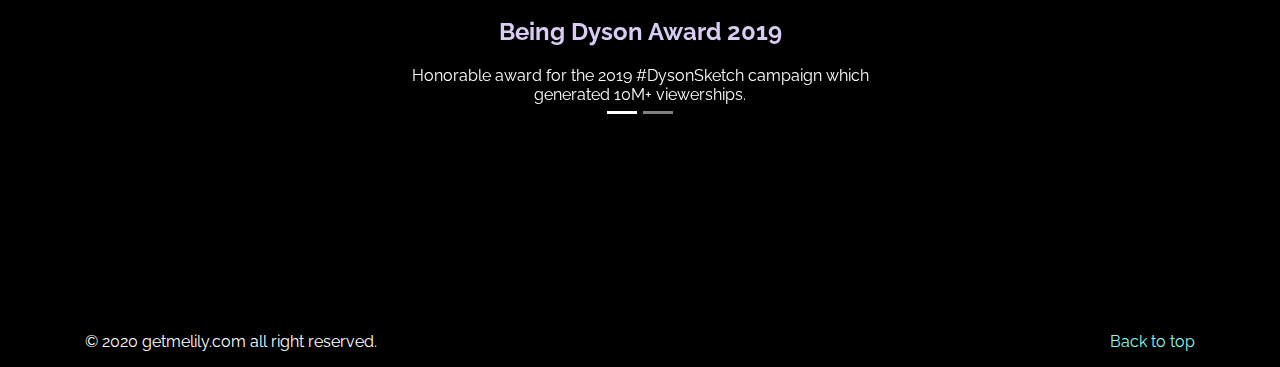
==== commit f0f42a7a: "no animate for award." ====
--- a/index.html
+++ b/index.html
@@ -234,7 +234,7 @@
         <div class="section4 ">
             <h2 class="animated fadeInUp" id="fourth">04&nbsp;&nbsp;Award</h2>
 
-            <div id="carouselExampleCaptions" class="carousel slide" data-ride="carousel" data-aos="zoom-in" data-aos-duration="1000">
+            <div id="carouselExampleCaptions" class="carousel slide" data-ride="carousel">
                 <ol class="carousel-indicators">
                     <li data-target="#carouselExampleCaptions" data-slide-to="0" class="active"></li>
                     <li data-target="#carouselExampleCaptions" data-slide-to="1"></li>
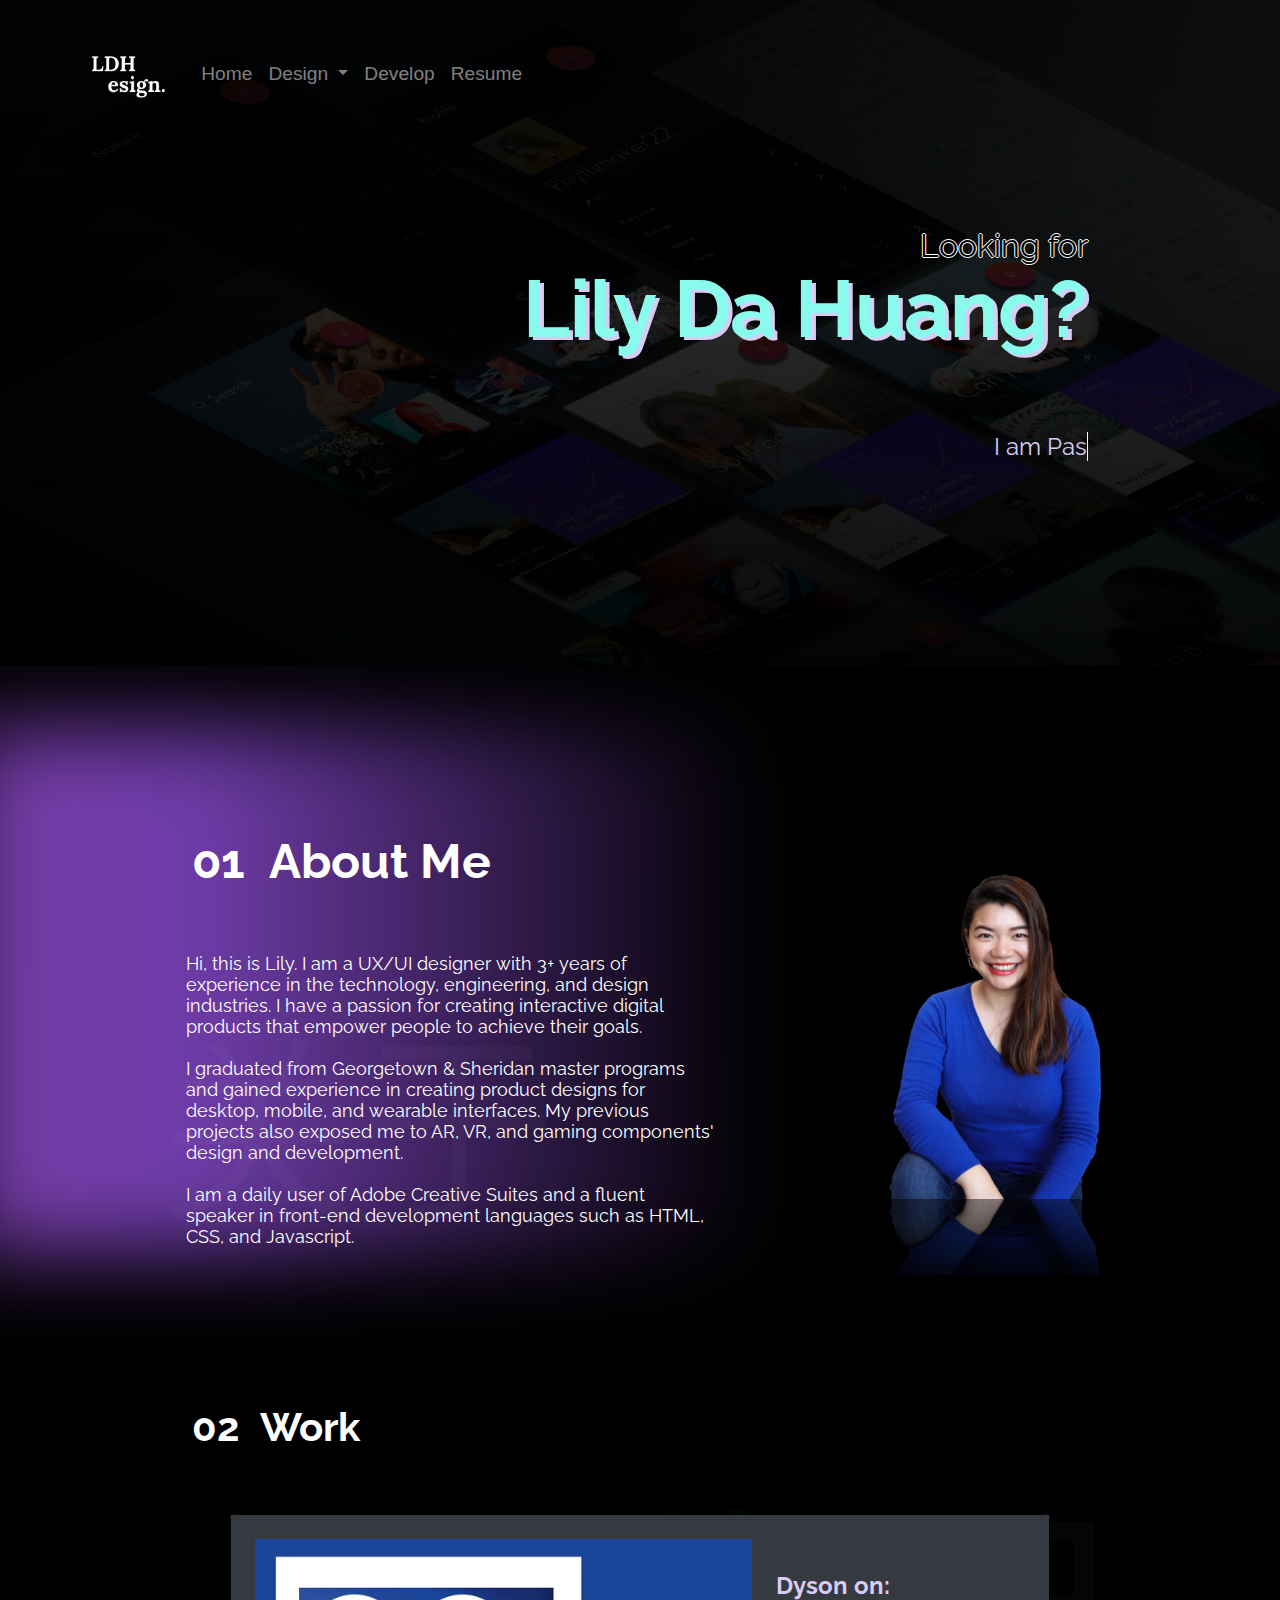
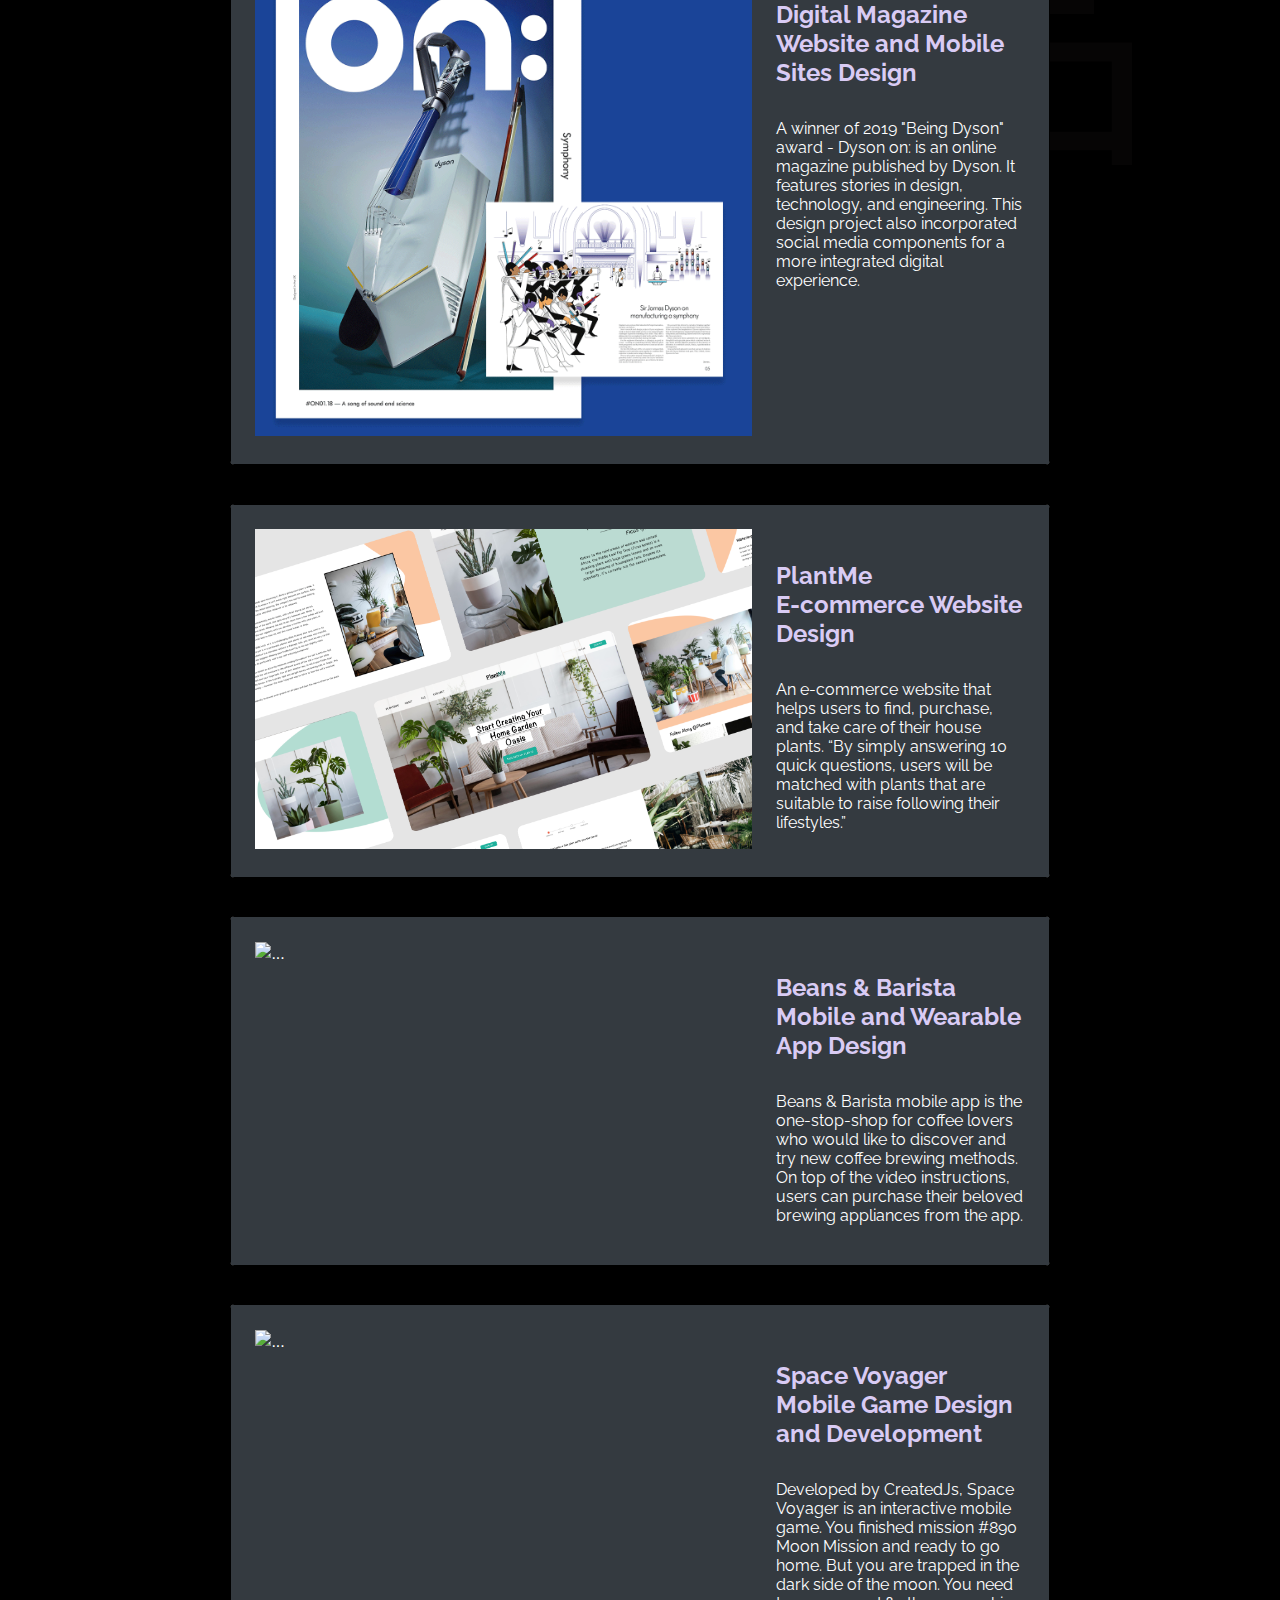
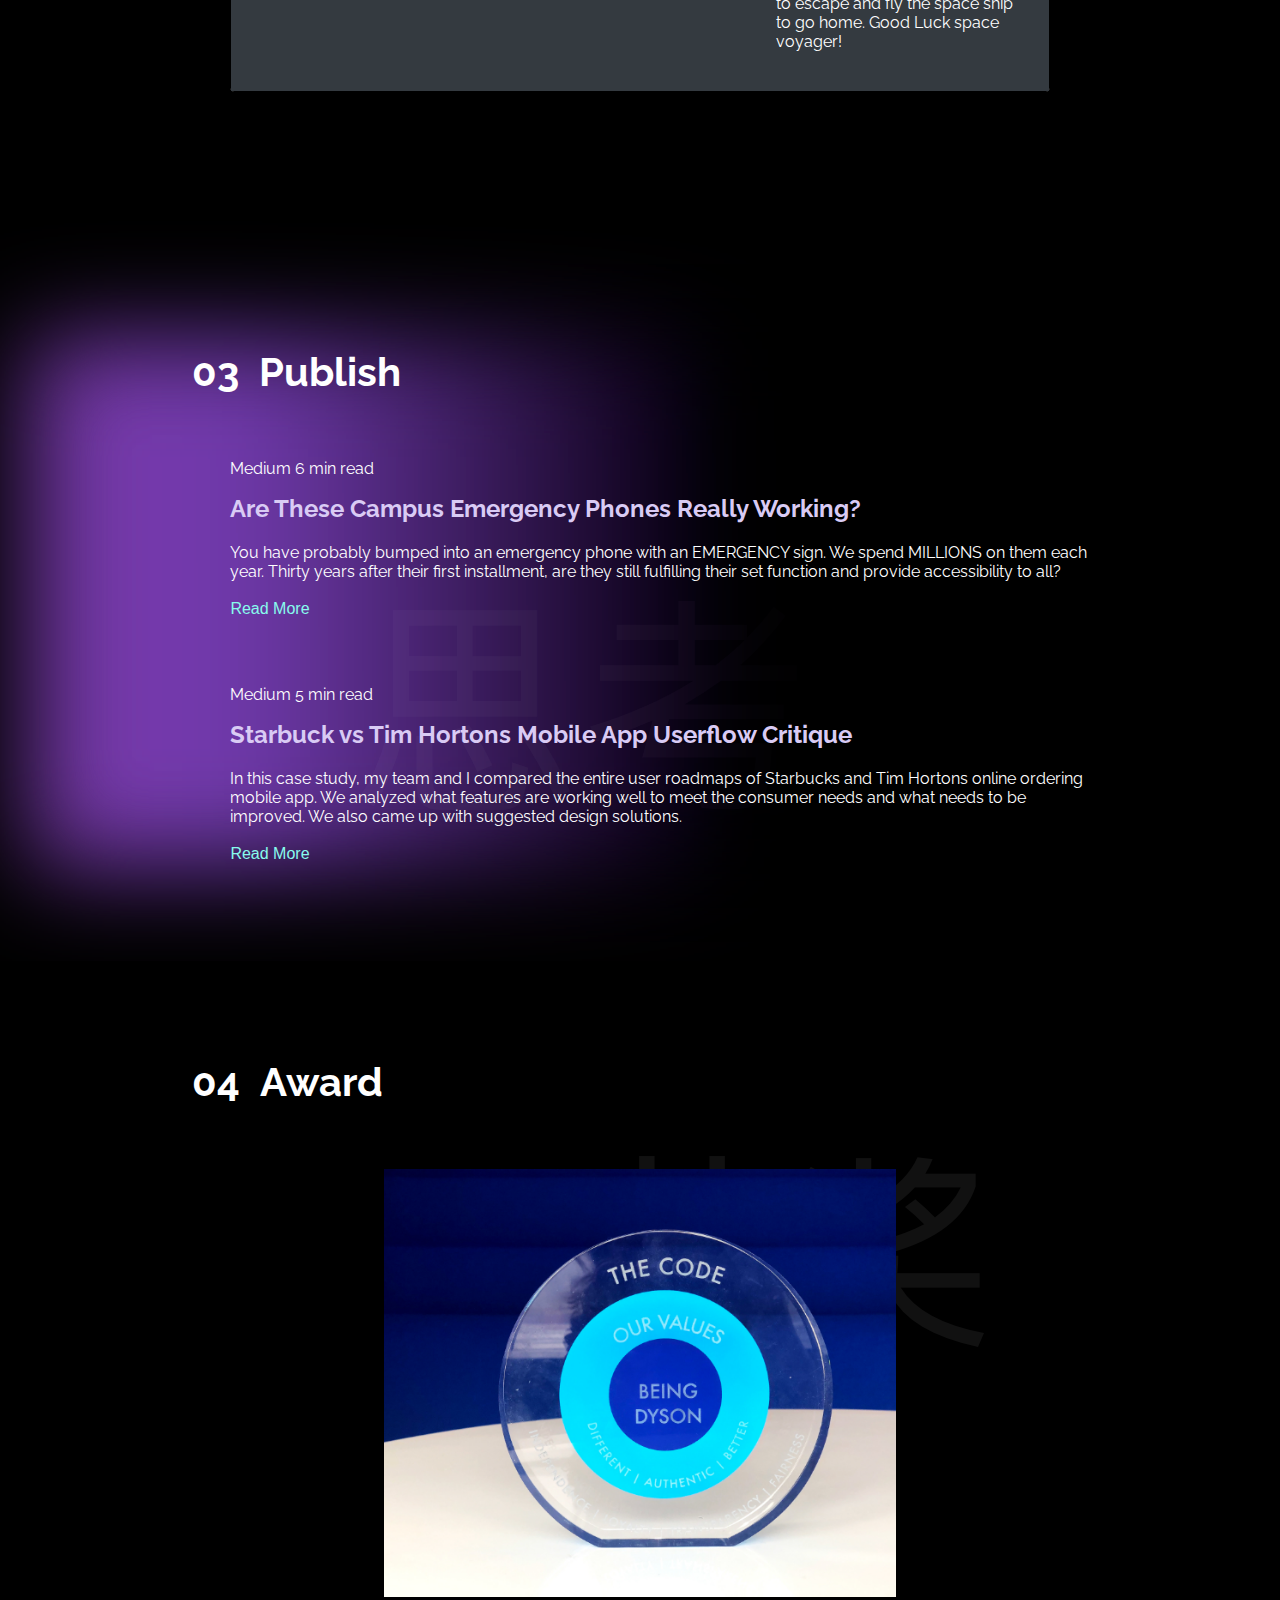
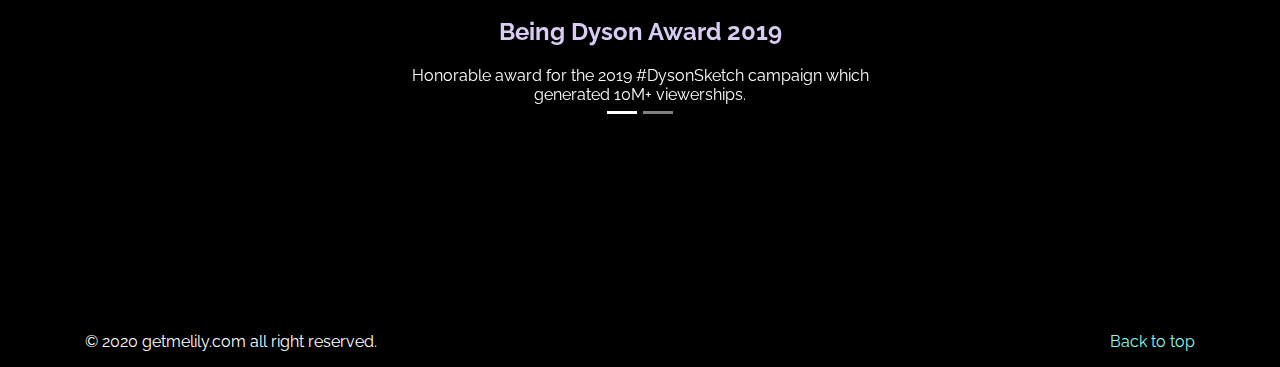
==== commit d2d4dc46: "Text-right" ====
--- a/index.html
+++ b/index.html
@@ -47,10 +47,10 @@
                 <div class="collapse navbar-collapse" id="navbarNav">
                     <ul class="navbar-nav">
                         <li class="nav-item">
-                            <a class="nav-link" href="index.html">Home<span class="sr-only">(current)</span></a>
+                            <a class="nav-link text-right" href="index.html">Home<span class="sr-only">(current)</span></a>
                         </li>
                         <li class="nav-item dropdown">
-                            <a class="nav-link dropdown-toggle" href="#" id="navbarDropdown" role="button" data-toggle="dropdown" aria-haspopup="true" aria-expanded="false">
+                            <a class="nav-link dropdown-toggle text-right" href="#" id="navbarDropdown" role="button" data-toggle="dropdown" aria-haspopup="true" aria-expanded="false">
                 Design
               </a>
                             <div class="dropdown-menu" aria-labelledby="navbarDropdown bg-black">
@@ -60,10 +60,10 @@
                             </div>
                         </li>
                         <li class="nav-item">
-                            <a class="nav-link" href="develop.html">Develop<span class="sr-only"></span></a>
+                            <a class="nav-link text-right" href="develop.html">Develop<span class="sr-only"></span></a>
                         </li>
                         <li class="nav-item">
-                            <a class="nav-link" href="images/resume.pdf">Resume<span class="sr-only"></span></a>
+                            <a class="nav-link text-right" href="images/resume.pdf">Resume<span class="sr-only"></span></a>
                         </li>
                     </ul>
                 </div>
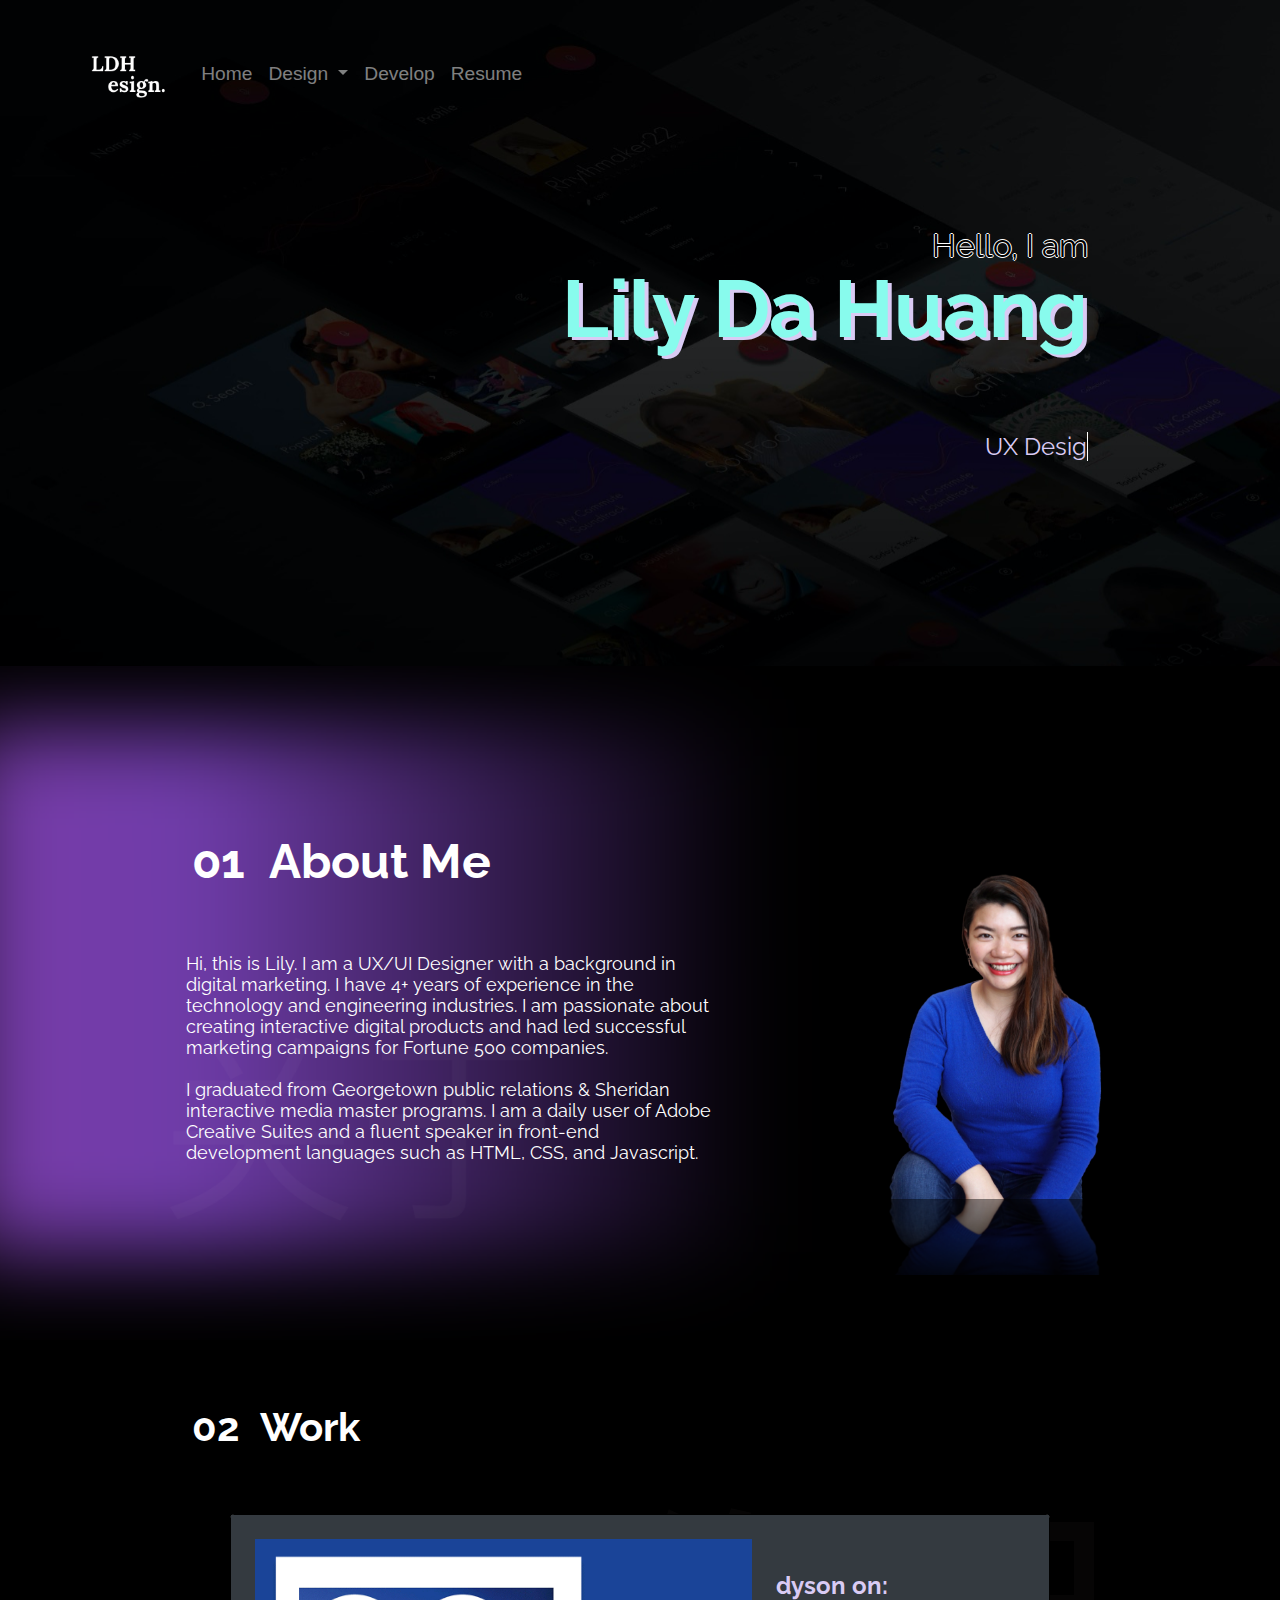
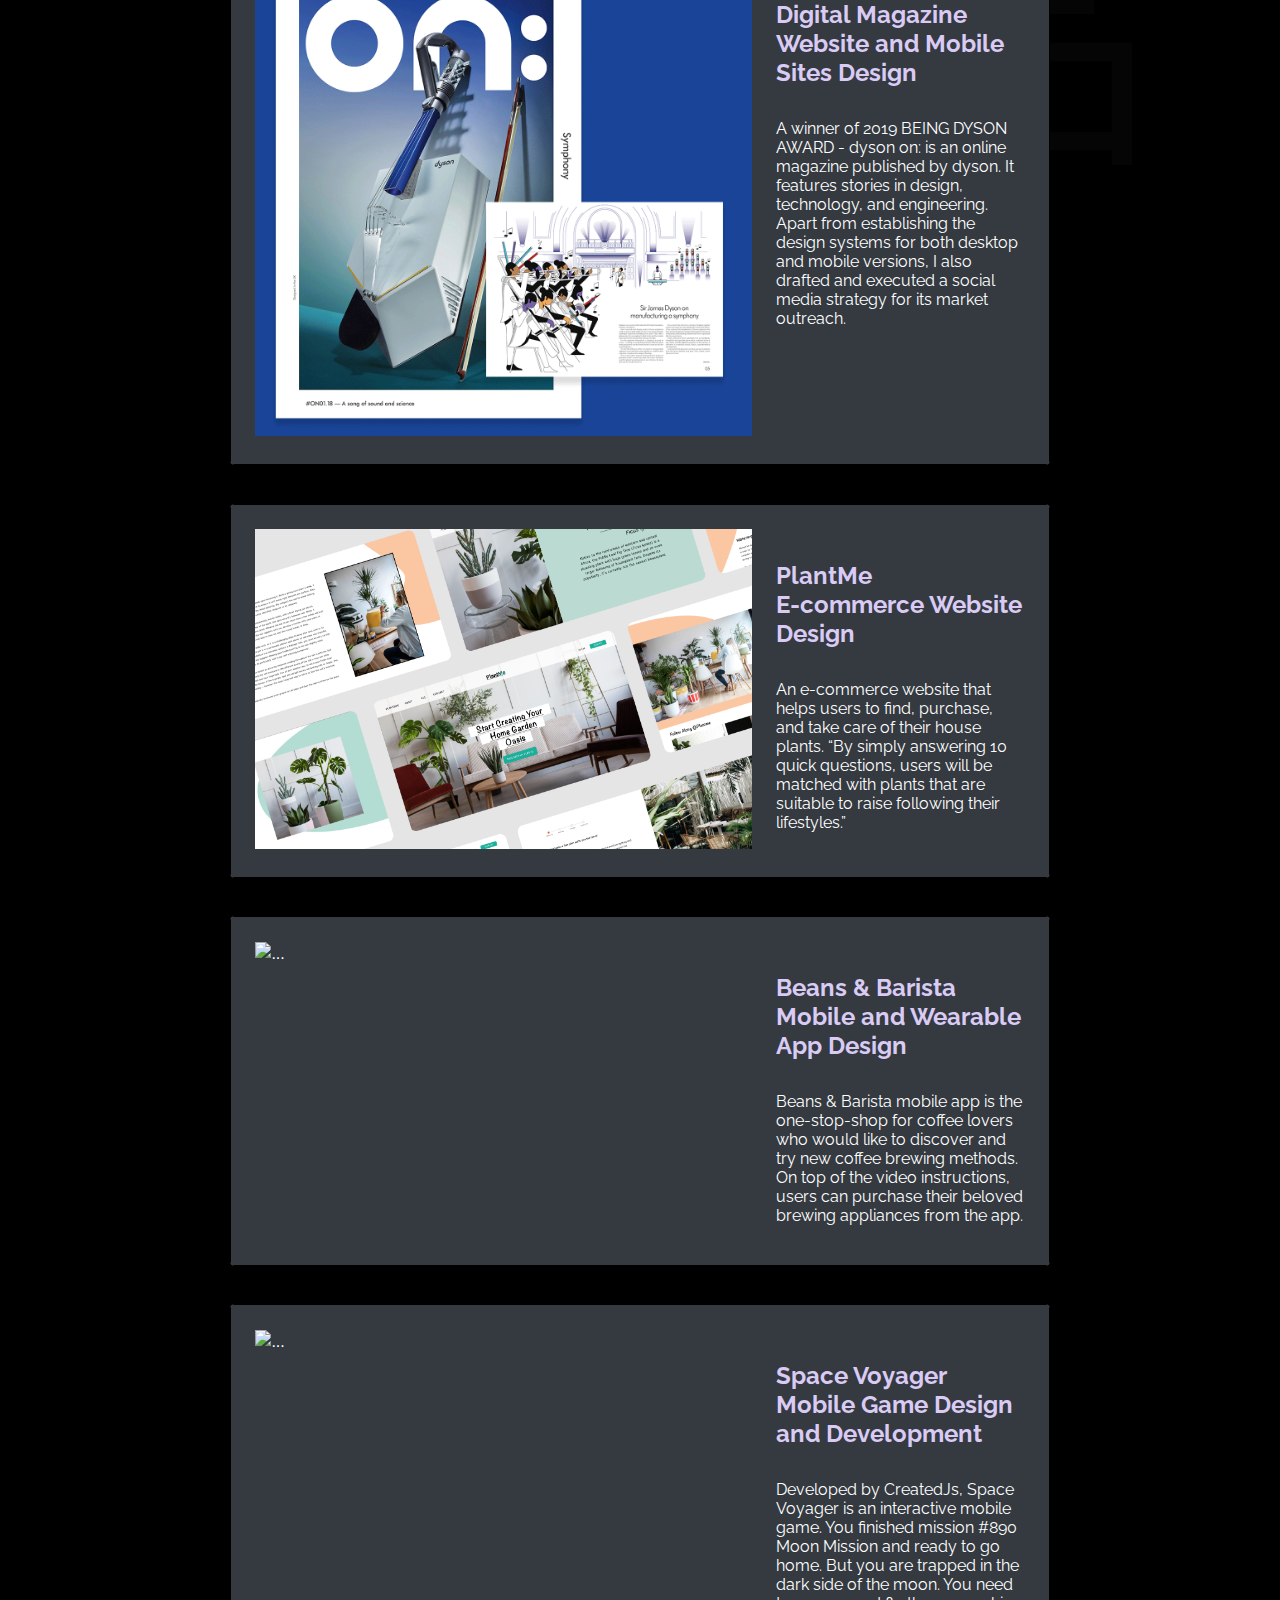
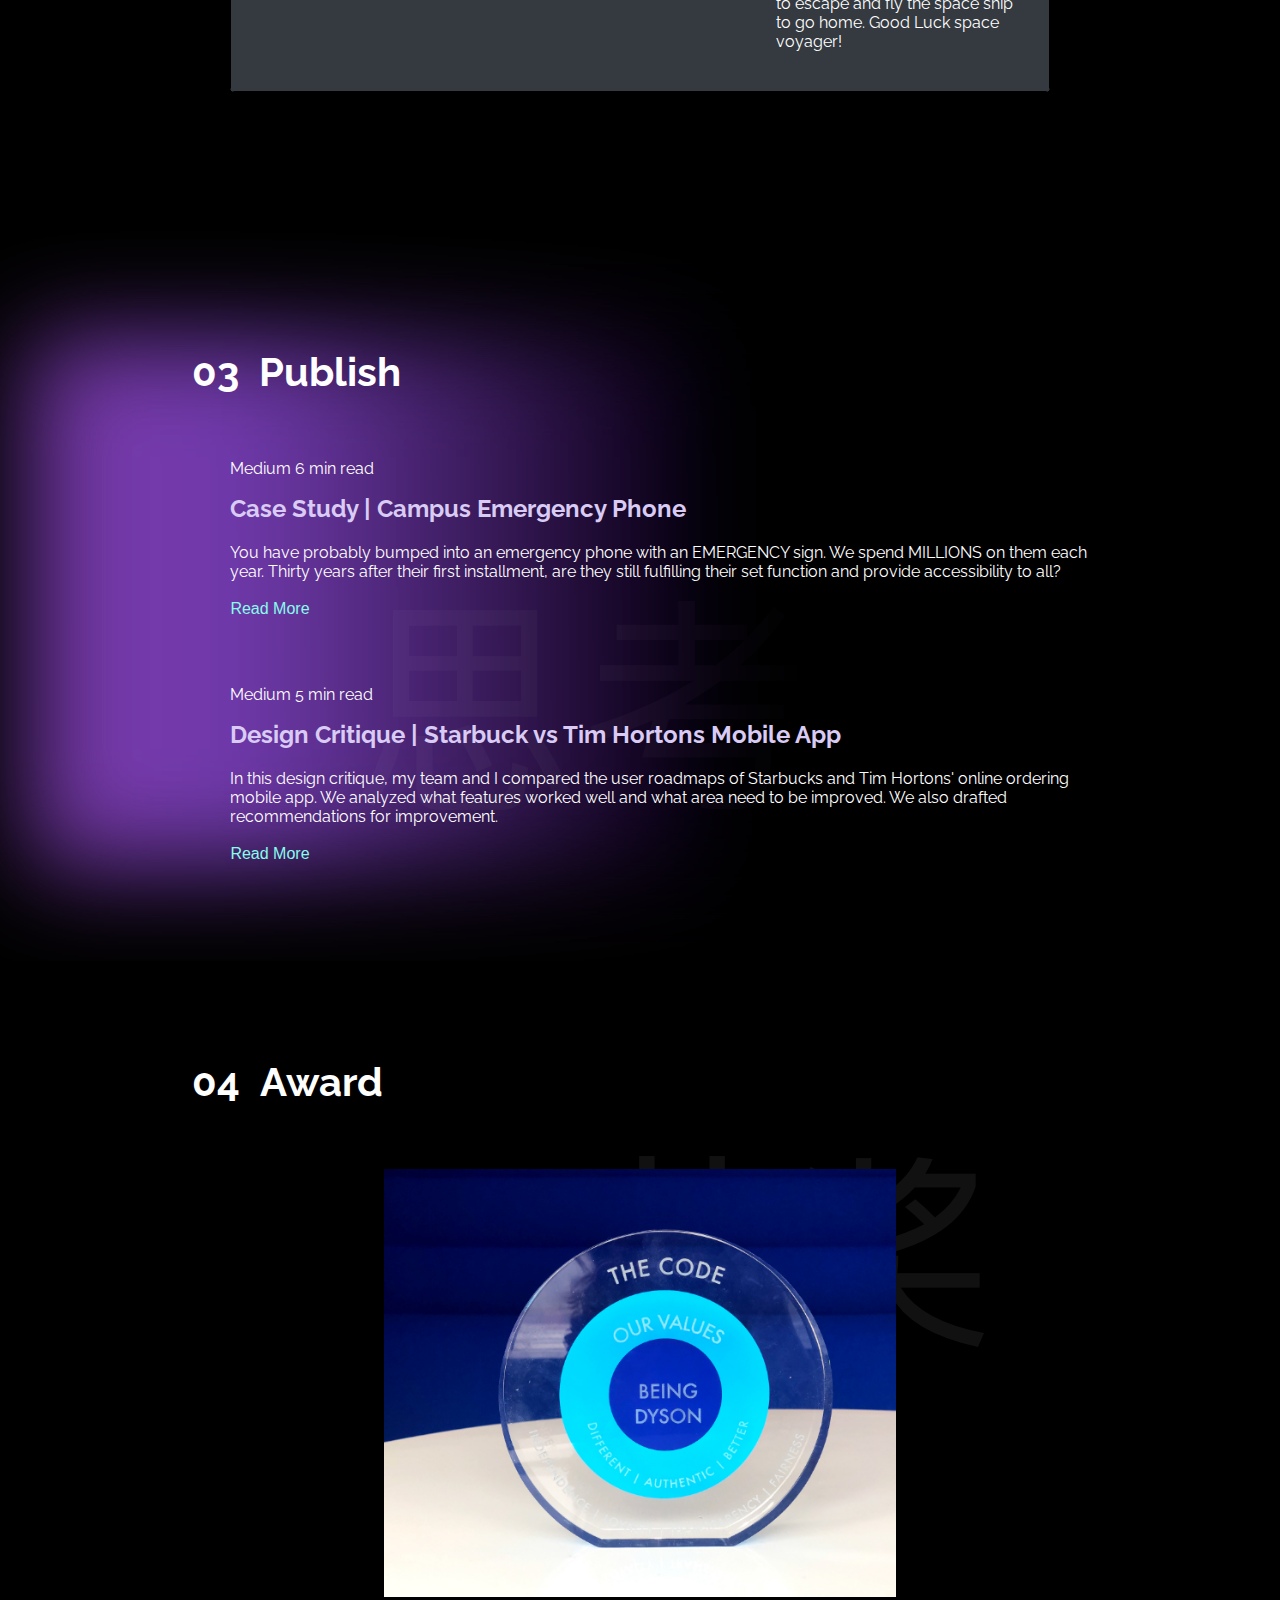
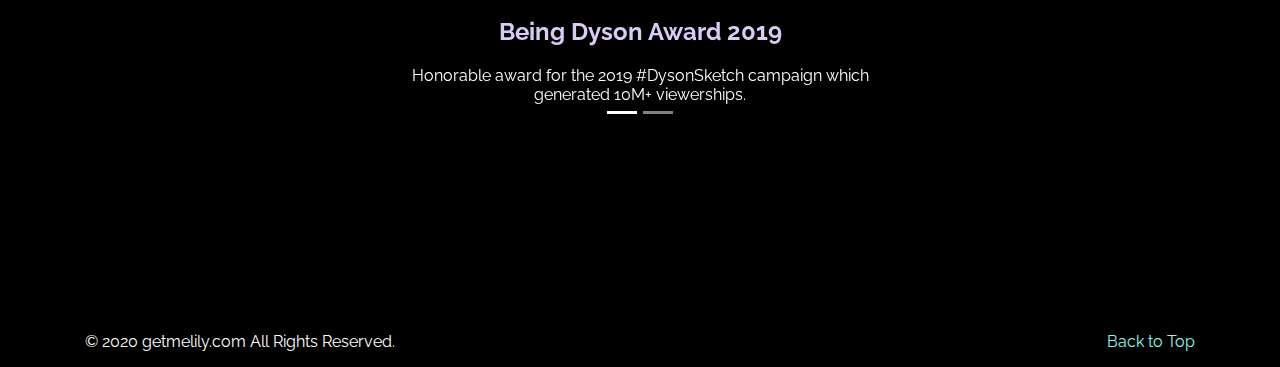
==== commit 96c8e6a3: "all rights reserved" ====
--- a/index.html
+++ b/index.html
@@ -54,7 +54,7 @@
                 Design
               </a>
                             <div class="dropdown-menu" aria-labelledby="navbarDropdown bg-black">
-                                <a class="dropdown-item" href="dyson.html">DysonOn:</a>
+                                <a class="dropdown-item" href="dyson.html">dyson on:</a>
                                 <a class="dropdown-item" href="plantme.html">PlantMe</a>
                                 <a class="dropdown-item" href="beanbarista.html">Beans & Barista</a>
                             </div>
@@ -81,9 +81,9 @@
         </div>
 
 
-        <p class="tagline animated fadeInUp text-right">Looking for</p>
-        <h1 class="mt-5 animated fadeInUp text-right name">Lily Da Huang?</h1>
-        <p class="typewrite text-right fadeInRight" data-period="2000" data-type='[ "I am Passionate About Digital Product Designer.","I Designed & Developed this site.", "I Focus on Human Computer Interaction.", "I Love Using SaSS Mixin & Nesting.", "I am Learning More About 3D Modeling." ]'>
+        <p class="tagline animated fadeInUp text-right">Hello, I am</p>
+        <h1 class="mt-5 animated fadeInUp text-right name">Lily Da Huang</h1>
+        <p class="typewrite text-right fadeInRight" data-period="2000" data-type='[ "UX Designer.", "Marketer.","Developer.","Plant Lover"]'>
             <span class="wrap"></span>
         </p>
         <!-- <p class="animated fadeInUp text-right"><a class=" resume" href="images/resume.pdf" target="_blank">Download
@@ -101,10 +101,9 @@
 
             <div class="col-md-8">
                 <div class="about text-middle">
-                    <p>Hi, this is Lily. I am a UX/UI designer with 3+ years of experience in the technology, engineering, and design industries. I have a passion for creating interactive digital products that empower people to achieve their goals.
-                        <br><br> I graduated from Georgetown & Sheridan master programs and gained experience in creating product designs for desktop, mobile, and wearable interfaces. My previous projects also exposed me to AR, VR, and gaming components'
-                        design and development.
-                        <br><br> I am a daily user of Adobe Creative Suites and a fluent speaker in front-end development languages such as HTML, CSS, and Javascript.
+                    <p>Hi, this is Lily. I am a UX/UI Designer with a background in digital marketing. I have 4+ years of experience in the technology and engineering industries. I am passionate about creating interactive digital products and had led successful
+                        marketing campaigns for Fortune 500 companies.
+                        <br><br> I graduated from Georgetown public relations & Sheridan interactive media master programs. I am a daily user of Adobe Creative Suites and a fluent speaker in front-end development languages such as HTML, CSS, and Javascript.
                     </p>
                 </div>
             </div>
@@ -132,9 +131,9 @@
                         <img src="images/dyson2.gif" class="w-100" alt="...">
                     </div>
                     <div class="col-lg-4 position-static p-4 pl-md-0">
-                        <h5 class="column-title  mt-0">Dyson on: <br> Digital Magazine Website and Mobile Sites Design</h5>
-                        <p>A winner of 2019 "Being Dyson" award - Dyson on: is an online magazine published by Dyson. It features stories in design, technology, and engineering. This design project also incorporated social media components for a more integrated
-                            digital experience.
+                        <h5 class="column-title  mt-0">dyson on: <br> Digital Magazine Website and Mobile Sites Design</h5>
+                        <p>A winner of 2019 BEING DYSON AWARD - dyson on: is an online magazine published by dyson. It features stories in design, technology, and engineering. Apart from establishing the design systems for both desktop and mobile versions,
+                            I also drafted and executed a social media strategy for its market outreach.
                         </p>
                     </div>
                 </div>
@@ -209,7 +208,7 @@
                 <!-- <img src="images/a1.png" class="mr-3" alt="..."> -->
                 <div class="media-body">
                     <p>Medium 6 min read</p>
-                    <h5 class="mt-0">Are These Campus Emergency Phones Really Working?</h5>
+                    <h5 class="mt-0">Case Study | Campus Emergency Phone </h5>
                     <p>You have probably bumped into an emergency phone with an EMERGENCY sign. We spend MILLIONS on them each year. Thirty years after their first installment, are they still fulfilling their set function and provide accessibility to all?</p>
                     <a href="https://medium.com/@lilyhuang919/is-campus-emergency-phone-really-working-hear-it-from-a-ux-designer-14801cb6d601" class="stretched-link" target="_blank">Read More</a>
                 </div>
@@ -221,9 +220,10 @@
                 <!-- <img src="images/a2.png" class="mr-3" alt="..."> -->
                 <div class="media-body">
                     <p>Medium 5 min read</p>
-                    <h5 class="mt-0">Starbuck vs Tim Hortons Mobile App Userflow Critique</h5>
-                    <p>In this case study, my team and I compared the entire user roadmaps of Starbucks and Tim Hortons online ordering mobile app. We analyzed what features are working well to meet the consumer needs and what needs to be improved. We also
-                        came up with suggested design solutions.</p>
+                    <h5 class="mt-0">Design Critique | Starbuck vs Tim Hortons Mobile App </h5>
+                    <p>In this design critique, my team and I compared the user roadmaps of Starbucks and Tim Hortons' online ordering mobile app. We analyzed what features worked well and what area need to be improved. We also drafted recommendations for
+                        improvement.
+                    </p>
                     <a href="https://medium.com/@lilyhuang919/case-study-starbuck-vs-tim-hortons-mobile-app-user-experience-comparison-93985b08e1d3" class="stretched-link" target="_blank">Read More</a>
                 </div>
             </div>
@@ -264,8 +264,8 @@
 
 
         <footer class="container">
-            <p class="float-right"><a href="#">Back to top</a></p>
-            <p>&copy; 2020 getmelily.com all right reserved.</p>
+            <p class="float-right"><a href="#">Back to Top</a></p>
+            <p>&copy; 2020 getmelily.com All Rights Reserved.</p>
         </footer>
 
 
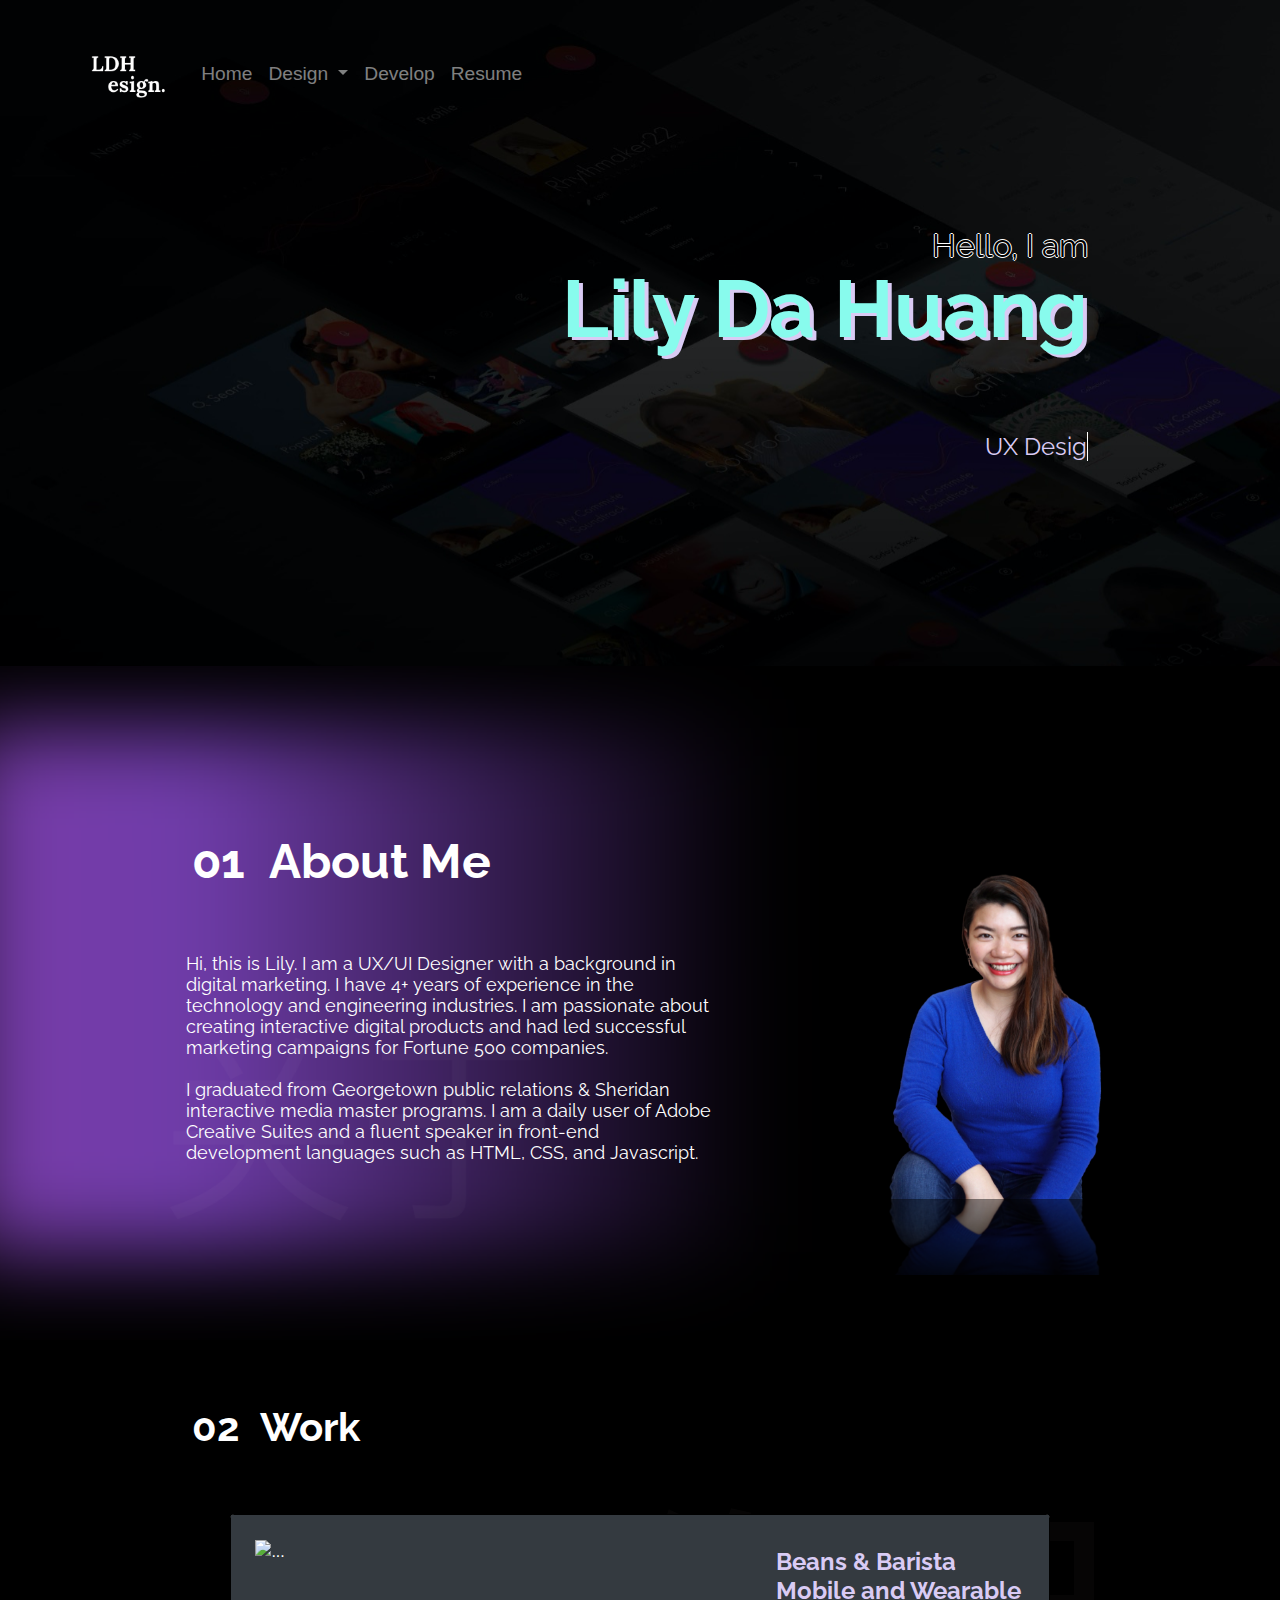
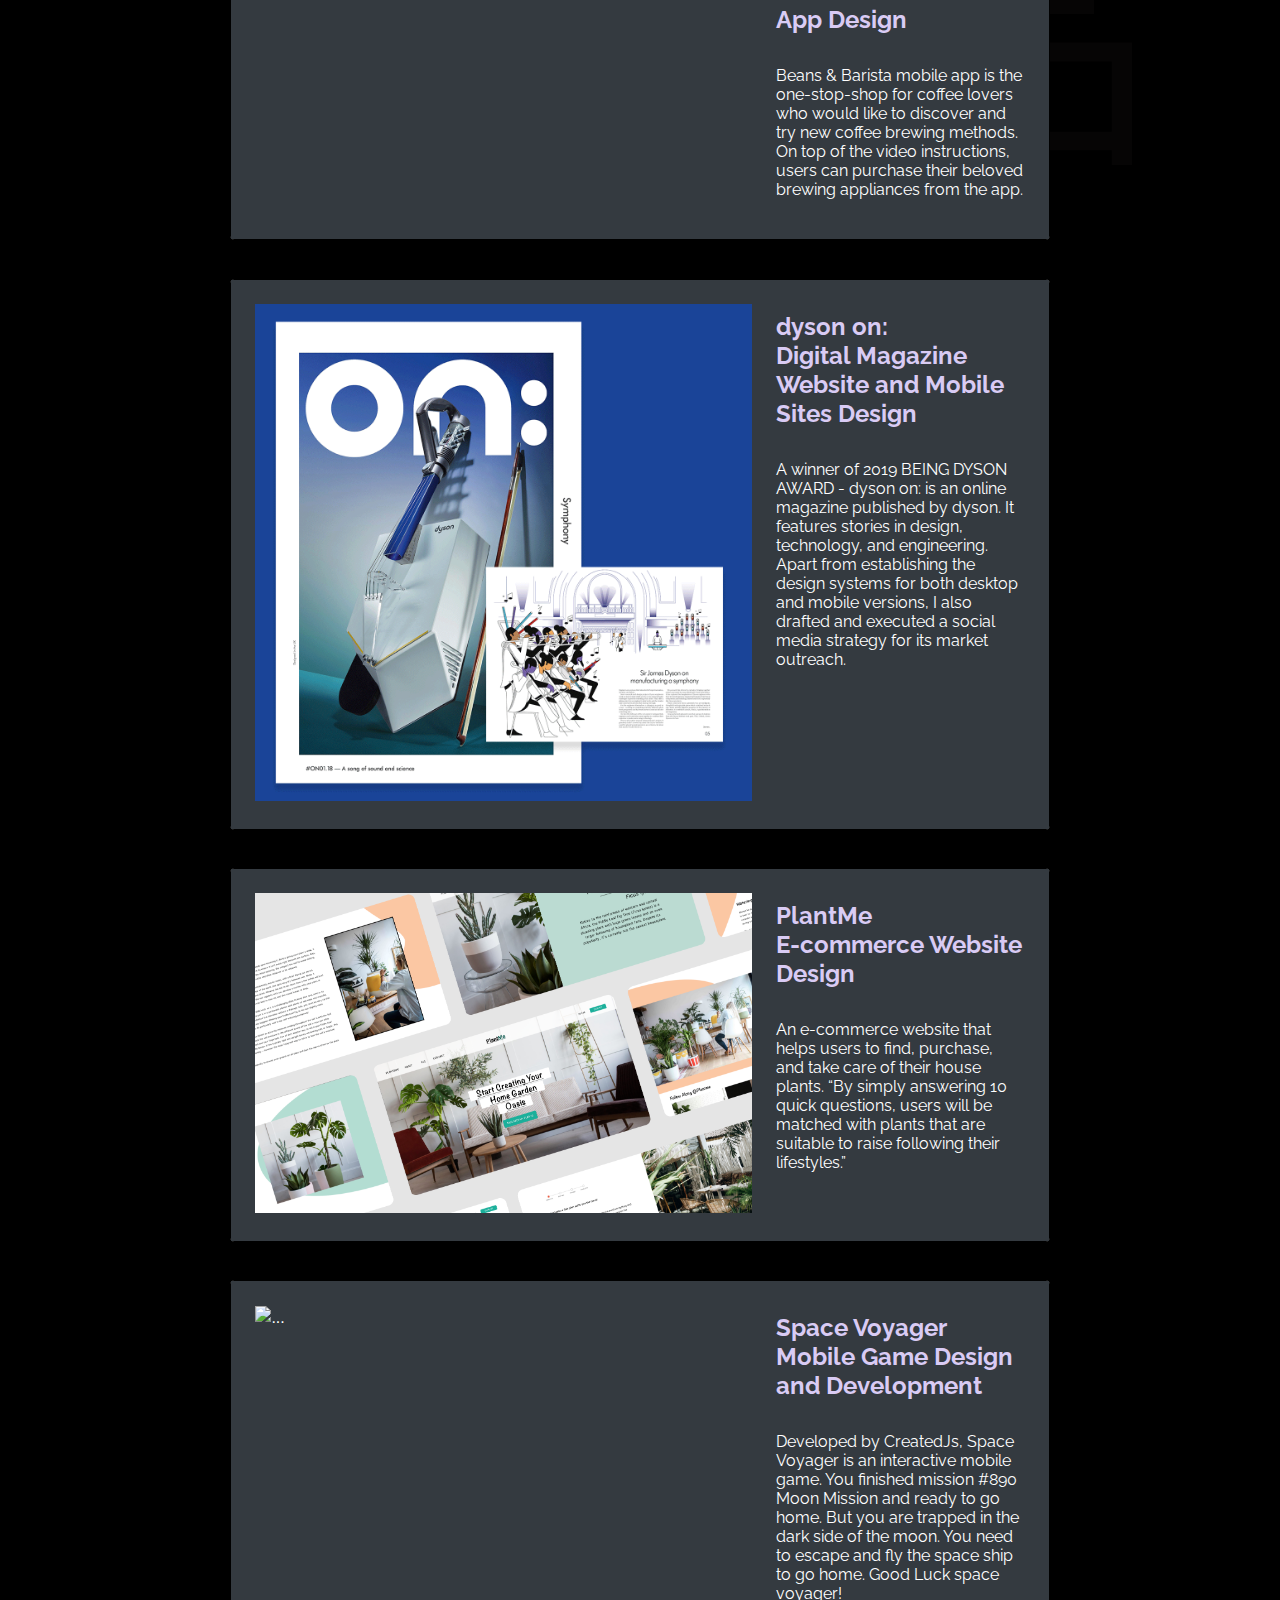
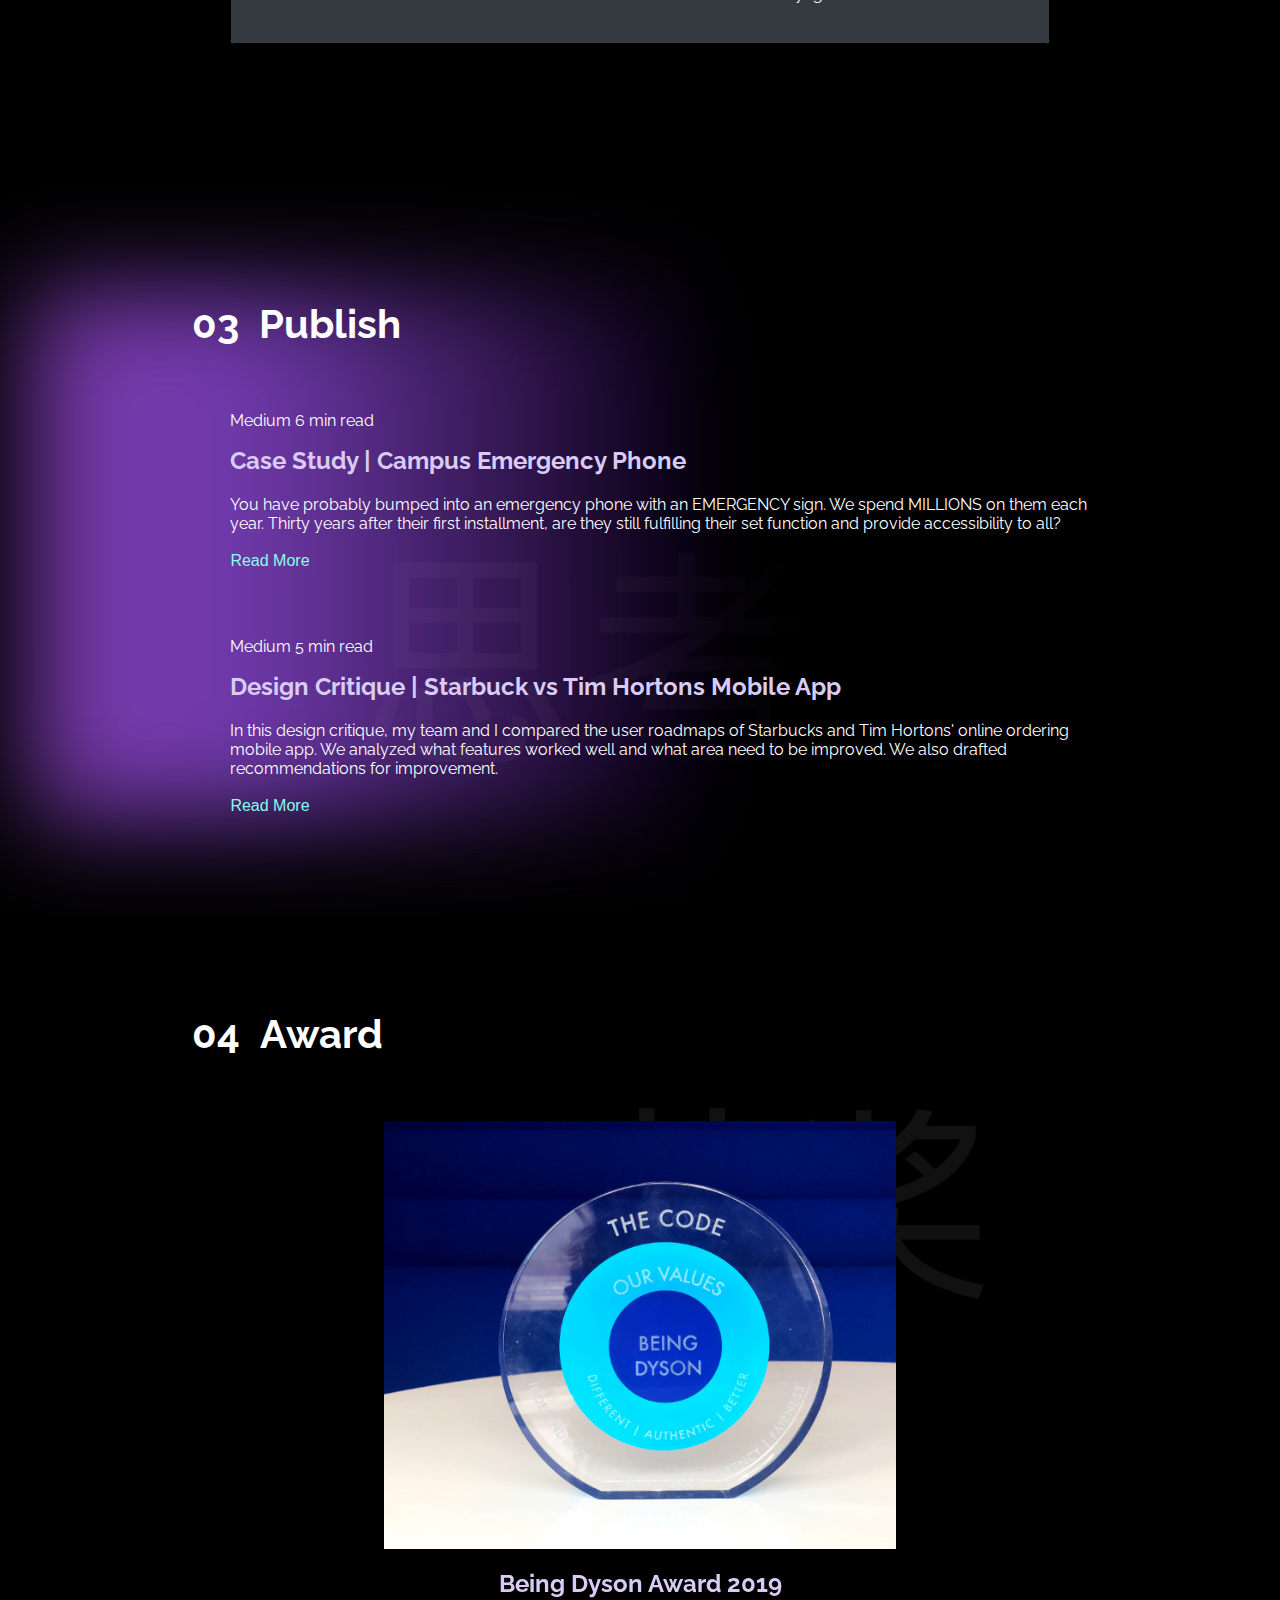
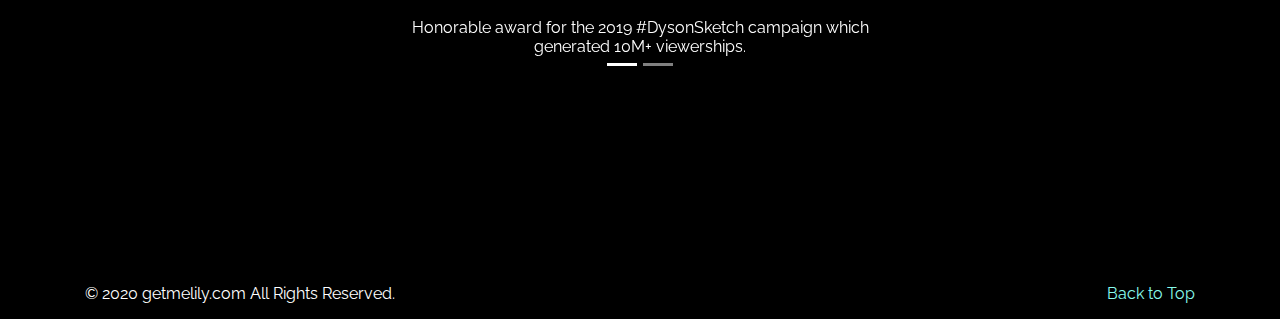
==== commit 456a7ef2: "May 12 Edit" ====
--- a/index.html
+++ b/index.html
@@ -121,6 +121,22 @@
     <div class="section2 work ">
         <h2 class="animated fadeInUp" id="second">02&nbsp;&nbsp;Work</h2>
 
+        <!-- Work3 -->
+        <div class="card">
+            <a href="beanbarista.html" class="stretched-link">
+
+                <div class="row no-gutters bg-dark position-relative">
+                    <div class="col-lg-8 mb-md-1 p-md-4">
+                        <img src="images/beanbarista.gif" class="w-100" alt="...">
+                    </div>
+                    <div class="col-lg-4 position-static p-4 pl-md-0">
+                        <h5 class="column-title mt-0">Beans & Barista <br> Mobile and Wearable App Design</h5>
+                        <p>Beans & Barista mobile app is the one-stop-shop for coffee lovers who would like to discover and try new coffee brewing methods. On top of the video instructions, users can purchase their beloved brewing appliances from the app.</p>
+
+                    </div>
+                </div>
+            </a>
+        </div>
 
         <!-- Work1 -->
         <div class="card">
@@ -156,22 +172,7 @@
             </a>
         </div>
 
-        <!-- Work3 -->
-        <div class="card">
-            <a href="beanbarista.html" class="stretched-link">
-
-                <div class="row no-gutters bg-dark position-relative">
-                    <div class="col-lg-8 mb-md-1 p-md-4">
-                        <img src="images/beanbarista.gif" class="w-100" alt="...">
-                    </div>
-                    <div class="col-lg-4 position-static p-4 pl-md-0">
-                        <h5 class="column-title mt-0">Beans & Barista <br> Mobile and Wearable App Design</h5>
-                        <p>Beans & Barista mobile app is the one-stop-shop for coffee lovers who would like to discover and try new coffee brewing methods. On top of the video instructions, users can purchase their beloved brewing appliances from the app.</p>
-
-                    </div>
-                </div>
-            </a>
-        </div>
+
 
         <!-- Work4 -->
         <div class="card ">
--- a/styles/style.css
+++ b/styles/style.css
@@ -171,7 +171,7 @@
 }
 
 .section2 .card .column-title {
-  margin-top: 2rem !important;
+  margin-top: 0.5rem !important;
   margin-bottom: 2rem !important;
 }
 
@@ -275,7 +275,7 @@
 .subHeader {
   margin-top: 50px;
   margin-left: 15%;
-  margin-bottom: 40px;
+  margin-bottom: 5%;
 }
 
 .gif {
@@ -288,22 +288,23 @@
 }
 
 .overview p {
-  font-size: 1.2rem;
+  font-size: 1.3rem;
 }
 
 .writeup {
-  margin-top: 180px;
+  margin-top: 8%;
 }
 
 .psection1 {
   background-image: url(../images/bgp1.png);
   background-repeat: no-repeat;
-  padding-bottom: 80px;
+  padding-bottom: 10%;
 }
 
 .psection1 .row {
   margin-left: 15%;
   margin-right: 10%;
+  margin-top: -5%;
 }
 
 .psection1 .row .table {
@@ -314,14 +315,14 @@
   list-style-type: none;
   margin: 0;
   padding: 0;
-  font: 1.5rem "Lora";
+  font: 1.3rem "Lora";
   color: white;
 }
 
 .psection2 {
   margin-left: 15%;
   margin-right: 10%;
-  margin-top: 8%;
+  margin-top: -5%;
   margin-bottom: 5%;
 }
 
@@ -330,14 +331,14 @@
 }
 
 .psection2 p {
-  font: 1.5rem "Lora";
+  font: 1.3rem "Lora";
   color: #909090;
 }
 
 .psection3 {
   margin-left: 15%;
   margin-right: 10%;
-  margin-top: 8%;
+  margin-top: 5%;
   margin-bottom: 5%;
 }
 
@@ -356,8 +357,8 @@
 .psection4 {
   margin-left: 15%;
   margin-right: 10%;
-  margin-top: 8%;
-  margin-bottom: 10%;
+  margin-top: 5%;
+  margin-bottom: 5%;
 }
 
 .psection4 h5 {
@@ -365,7 +366,7 @@
 }
 
 .psection4 p {
-  font: 1.8rem "Lora";
+  font: 1.5rem "Lora";
   color: #88FBED;
   margin-left: 20%;
   margin-right: 20%;
@@ -380,7 +381,7 @@
 .psection5 .row {
   margin-left: 15%;
   margin-right: 10%;
-  margin-top: 8%;
+  margin-top: 5%;
   margin-bottom: 5%;
 }
 
@@ -393,13 +394,13 @@
 }
 
 .psection5 p {
-  font: 1.3rem "Raleway";
+  font: 1.2rem "Raleway";
 }
 
 .psection6 {
   margin-left: 15%;
   margin-right: 10%;
-  margin-top: 8%;
+  margin-top: 5%;
   margin-bottom: 5%;
 }
 
@@ -412,13 +413,13 @@
 }
 
 .psection6 p {
-  font: 1.3rem "Raleway";
+  font: 1.2rem "Raleway";
 }
 
 .psection7 {
   margin-left: 15%;
   margin-right: 10%;
-  margin-top: 8%;
+  margin-top: 5%;
   margin-bottom: 10%;
 }
 
@@ -427,7 +428,7 @@
 }
 
 .psection7 p {
-  font: 1.8rem "Lora";
+  font: 1.3rem "Lora";
   color: #909090;
   margin-left: 20%;
   margin-right: 20%;
@@ -436,13 +437,13 @@
 .psection8 {
   background-image: url(../images/bgp5.png);
   background-repeat: no-repeat;
-  padding-bottom: 10px;
+  padding-bottom: 3%;
 }
 
 .psection8 .row {
   margin-left: 15%;
   margin-right: 10%;
-  margin-top: 8%;
+  margin-top: 5%;
   margin-bottom: 5%;
 }
 
@@ -455,14 +456,13 @@
 }
 
 .psection8 p {
-  font: 1.3rem "Raleway";
+  font: 1.2rem "Raleway";
 }
 
 .psection9 {
   margin-left: 15%;
   margin-right: 10%;
-  margin-top: 8%;
-  margin-bottom: 10%;
+  margin-bottom: 5%;
 }
 
 .psection9 h5 {
@@ -478,8 +478,8 @@
 .psection10 {
   margin-left: 15%;
   margin-right: 10%;
-  margin-top: 8%;
-  margin-bottom: 10%;
+  margin-top: 5%;
+  margin-bottom: 5%;
 }
 
 .psection10 h5 {
@@ -513,7 +513,7 @@
 .related {
   margin-left: 15%;
   margin-right: 10%;
-  margin-top: 15%;
+  margin-top: 8%;
   margin-bottom: 10%;
 }
 
@@ -558,7 +558,7 @@
 }
 
 .dsection8 .version {
-  font-size: 2rem;
+  font-size: 1.3rem;
   margin-top: 100px;
   margin-bottom: 50px;
 }
@@ -594,7 +594,7 @@
 }
 
 .bsection4 p {
-  font: 1.8rem "Lora";
+  font: 1.3rem "Lora";
   color: #88FBED;
 }
 
@@ -618,6 +618,10 @@
   margin-right: 15%;
   margin-top: 8%;
   margin-bottom: 10%;
+}
+
+.bsection10 img {
+  margin: 3vh 10% 0 0;
 }
 
 .bsection10 video {
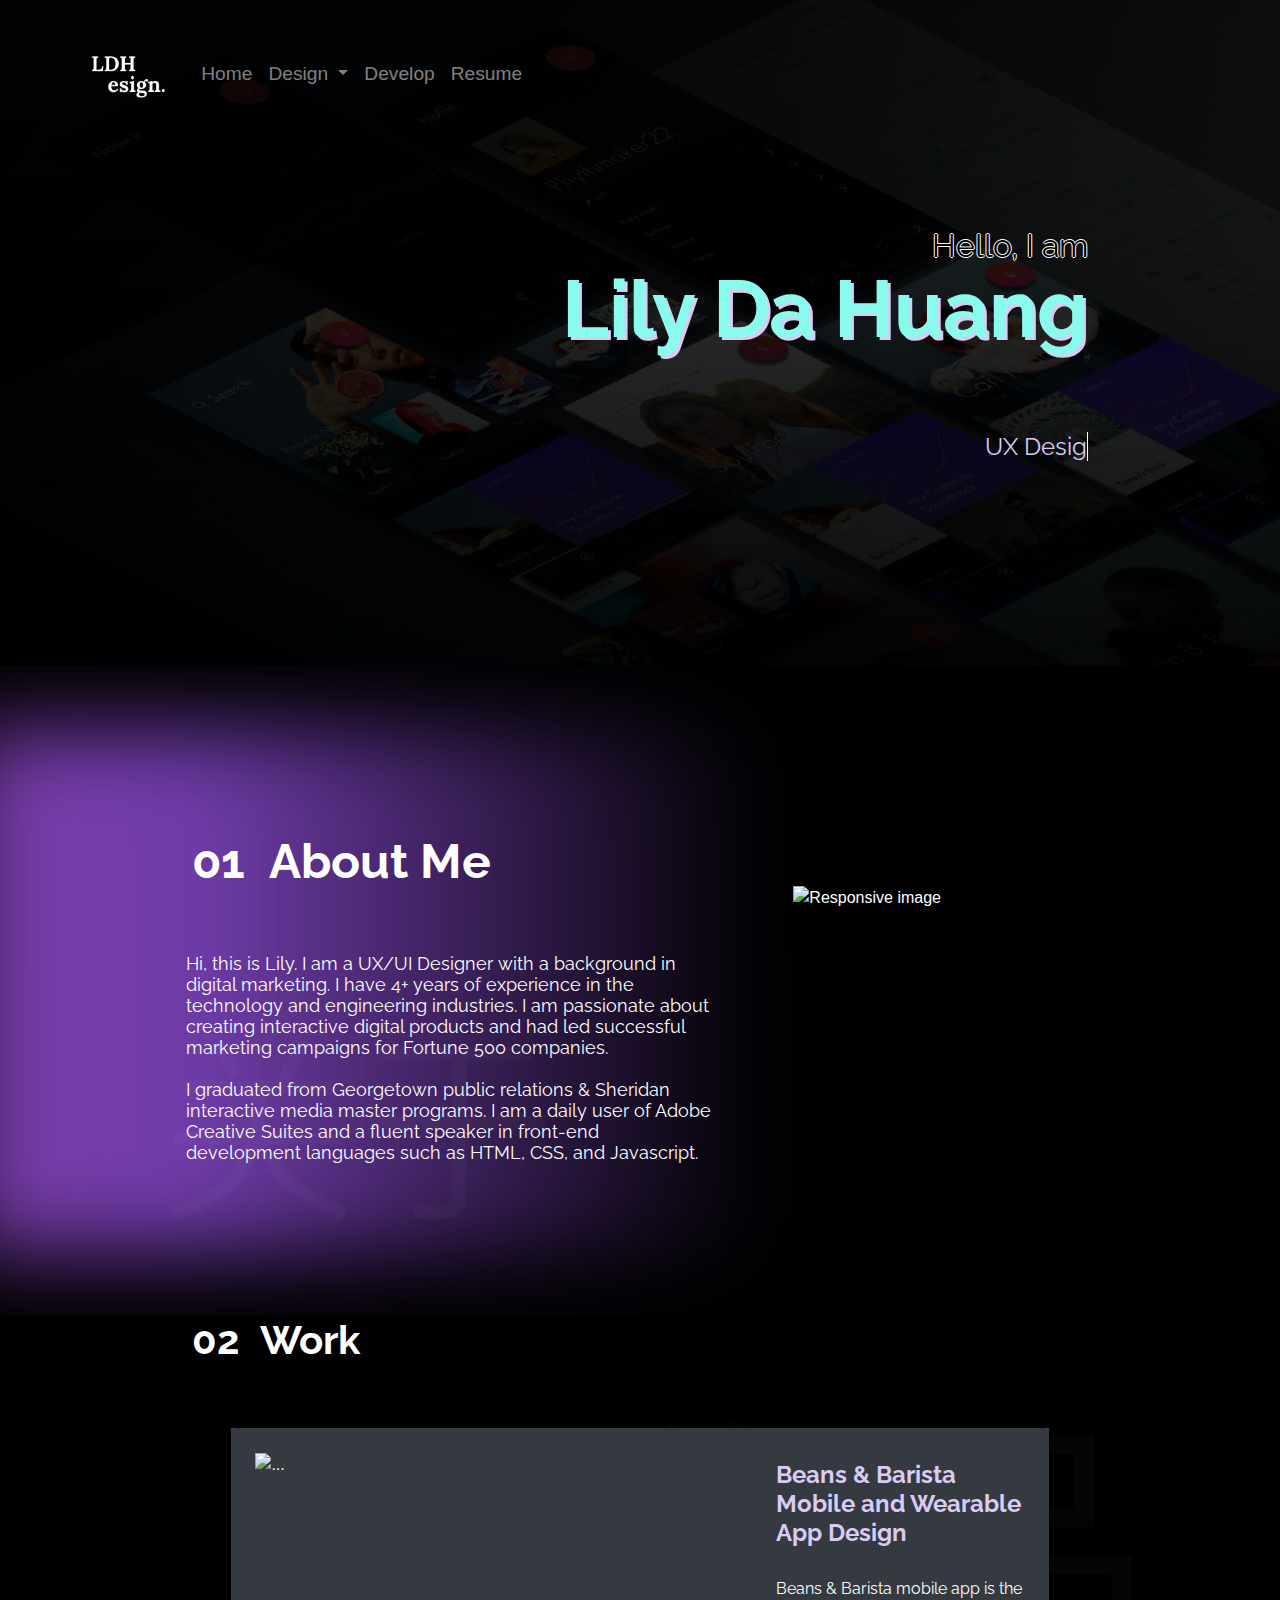
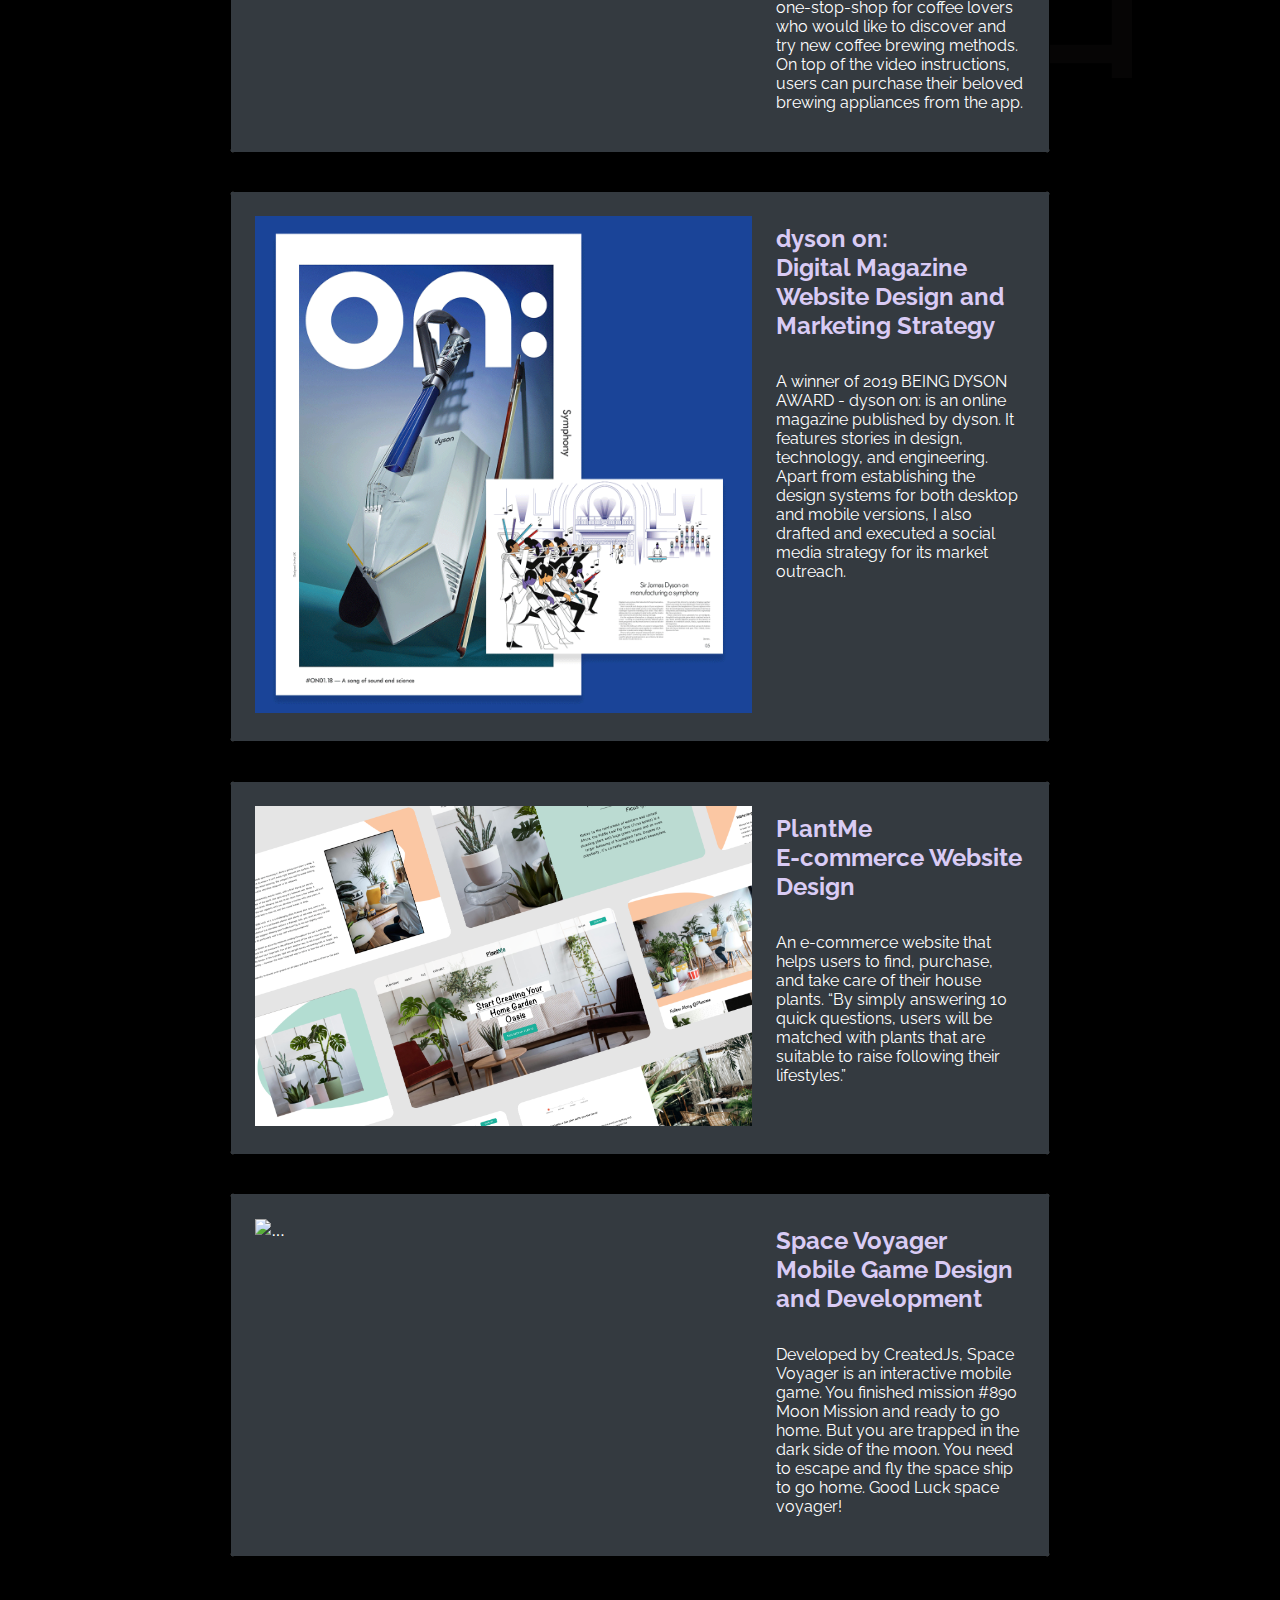
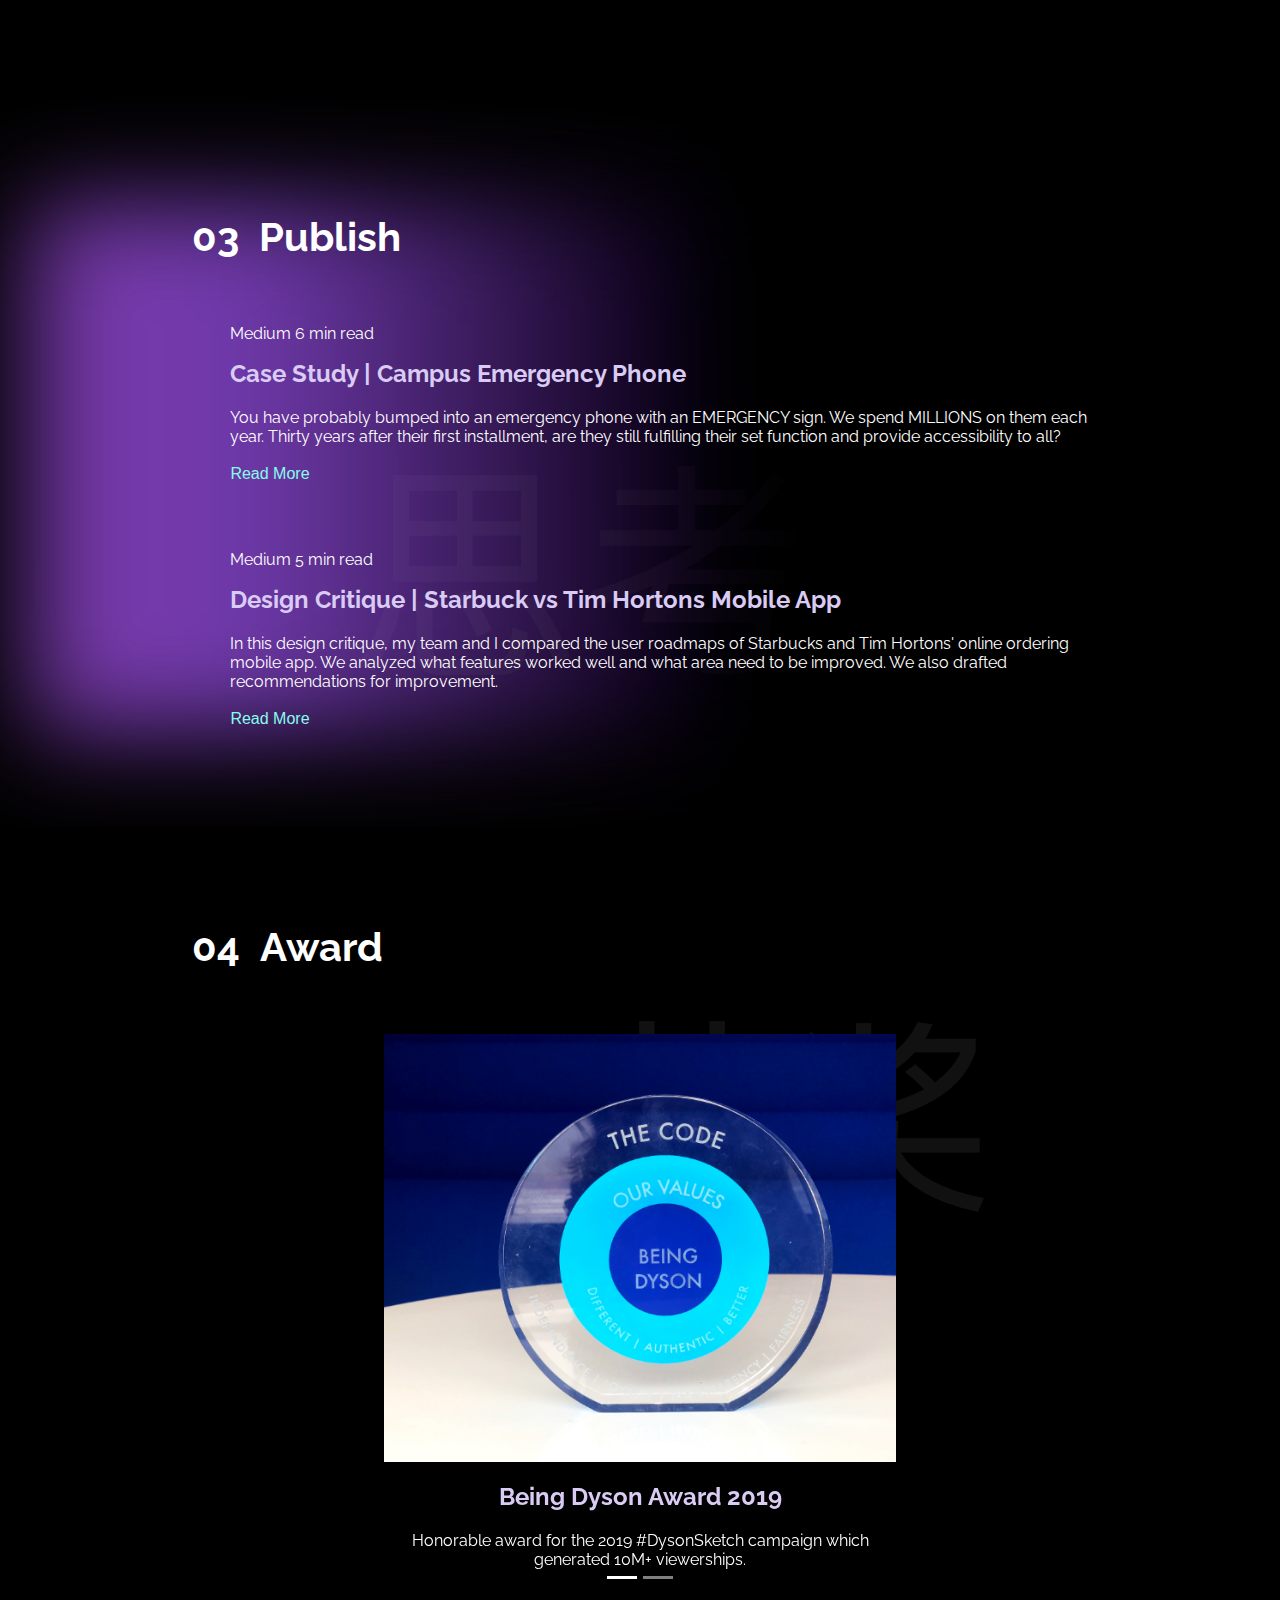
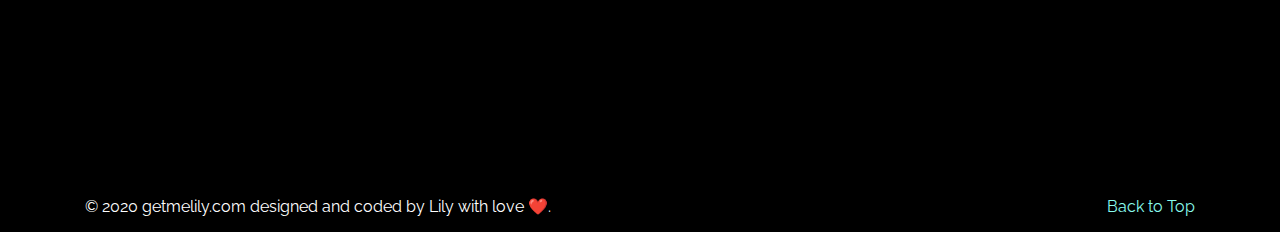
==== commit 26c6a09b: "June 10" ====
--- a/index.html
+++ b/index.html
@@ -1,3 +1,12 @@
+<!-- A Message From Lily -->
+
+<!-- Hello, welcome to my site!
+     I see you like to check out the secret sauce in here ;)
+      Feel free to wander around and if you are bored go and check out my develop page to play some games. 
+      I designed and developed this site from scratch, so I am pretty proud of it. 
+      I hope you will have fun here, and if you have any feedback please don't hesitate to send me an email at lilyhuang919@gmail.com  -->
+
+
 <!doctype html>
 <html lang="en">
 
@@ -5,11 +14,10 @@
     <!-- Required meta tags -->
     <meta charset="utf-8">
     <meta name="viewport" content="width=device-width, initial-scale=1, shrink-to-fit=no">
-    <meta charset="UTF-8">
 
     <meta name="title" content="Lily Da Huang | Portfolio">
     <meta name="description" content="Lily Da Huang is a UX/UI designer passionate about motion & interactive design.">
-    <meta name="keywords" content="UX,UI,User Experience Design,Graphic Design, Motion Design,Front-end Development,Interactive Design,Usability Testing,Prototyping">
+    <meta name="keywords" content="UX,UI,User Experience Design,Graphic Design, Motion Design,Front-end Development,Interactive Design,Usability Testing,Prototyping,VR,AR,Virtual Reality,Augumented Reality">
     <meta name="author" content="Lily Da Huang">
     <meta name="image" content="https://www.getmelily.com/images/sitePreview.png" />
 
@@ -63,7 +71,7 @@
                             <a class="nav-link text-right" href="develop.html">Develop<span class="sr-only"></span></a>
                         </li>
                         <li class="nav-item">
-                            <a class="nav-link text-right" href="images/resume.pdf">Resume<span class="sr-only"></span></a>
+                            <a class="nav-link text-right" href="images/resume.pdf" target="_blank">Resume<span class="sr-only"></span></a>
                         </li>
                     </ul>
                 </div>
@@ -109,7 +117,7 @@
             </div>
 
             <div class="col-md-4">
-                <img src="images/profile2.png" class="profilePic animated fadeInUp doddle" alt="Responsive image" />
+                <img src="images/profile1.JPG" class="profilePic animated fadeInUp doddle" alt="Responsive image" />
             </div>
 
         </div>
@@ -147,7 +155,7 @@
                         <img src="images/dyson2.gif" class="w-100" alt="...">
                     </div>
                     <div class="col-lg-4 position-static p-4 pl-md-0">
-                        <h5 class="column-title  mt-0">dyson on: <br> Digital Magazine Website and Mobile Sites Design</h5>
+                        <h5 class="column-title  mt-0">dyson on: <br> Digital Magazine Website Design and Marketing Strategy</h5>
                         <p>A winner of 2019 BEING DYSON AWARD - dyson on: is an online magazine published by dyson. It features stories in design, technology, and engineering. Apart from establishing the design systems for both desktop and mobile versions,
                             I also drafted and executed a social media strategy for its market outreach.
                         </p>
@@ -266,7 +274,7 @@
 
         <footer class="container">
             <p class="float-right"><a href="#">Back to Top</a></p>
-            <p>&copy; 2020 getmelily.com All Rights Reserved.</p>
+            <p>&copy; 2020 getmelily.com designed and coded by Lily with love ❤️.</p>
         </footer>
 
 
--- a/styles/style.css
+++ b/styles/style.css
@@ -26,8 +26,8 @@
   font-weight: bold;
   color: #88FBED;
   margin-right: 15%;
-  -webkit-filter: drop-shadow(4px 3px 0px #D9CBF4);
-          filter: drop-shadow(4px 3px 0px #D9CBF4);
+  -webkit-filter: drop-shadow(3px 3px 0px #D9CBF4);
+          filter: drop-shadow(3px 3px 0px #D9CBF4);
 }
 
 h2 {
@@ -136,7 +136,8 @@
 }
 
 .section1 .profilePic {
-  margin-top: -5rem;
+  margin-top: -15vh;
+  margin-left: -5rem;
   width: 60%;
 }
 
@@ -261,8 +262,8 @@
   font: 350% "Raleway";
   font-weight: bold;
   color: #88FBED;
-  -webkit-filter: drop-shadow(4px 3px 0px #D9CBF4);
-          filter: drop-shadow(4px 3px 0px #D9CBF4);
+  -webkit-filter: drop-shadow(3px 3px 0px #D9CBF4);
+          filter: drop-shadow(3px 3px 0px #D9CBF4);
 }
 
 h5 {
@@ -420,7 +421,7 @@
   margin-left: 15%;
   margin-right: 10%;
   margin-top: 5%;
-  margin-bottom: 10%;
+  margin-bottom: 5%;
 }
 
 .psection7 h5 {
@@ -529,7 +530,6 @@
 .dsection8 {
   margin-left: 15%;
   margin-right: 10%;
-  margin-top: 8%;
   margin-bottom: 10%;
 }
 
@@ -574,10 +574,6 @@
   margin-bottom: 10%;
 }
 
-.bsection3 img {
-  margin: 3vh 15% 0 10%;
-}
-
 .bsection3 p {
   font: 1.3rem "Raleway";
 }
@@ -621,11 +617,12 @@
 }
 
 .bsection10 img {
-  margin: 3vh 10% 0 0;
+  width: 90%;
+  margin: 3vh 8% 3vh 5%;
 }
 
 .bsection10 video {
-  margin: 0 15% 0 15%;
+  margin: 3vh 35% 3vh 35%;
 }
 
 .contact {
@@ -730,19 +727,21 @@
     font-size: 2rem;
   }
   .section1 .profilePic {
-    margin-top: 40px;
-    width: 50%;
+    margin-top: 10%;
+    width: 60%;
     margin-left: 20%;
   }
   .section1 p {
     font-size: 1.1rem;
+    margin-left: 15%;
+    margin-bottom: -5%;
   }
   .section2 h2 {
     margin-top: 20%;
     font-size: 2rem;
   }
   .section2 .card {
-    margin: 3% 10% 2% 10%;
+    margin: 3% 15% 2% 15%;
   }
   .section2 .column-title {
     font-size: 1.5rem;
@@ -759,8 +758,11 @@
   .section3 {
     background-size: cover;
   }
+  .section3 .publish {
+    margin-left: 15%;
+  }
   .section4 .carousel {
-    margin: 5% 10% 30% 10%;
+    margin: 5% 15% 30% 15%;
   }
   .sticky {
     position: relative;
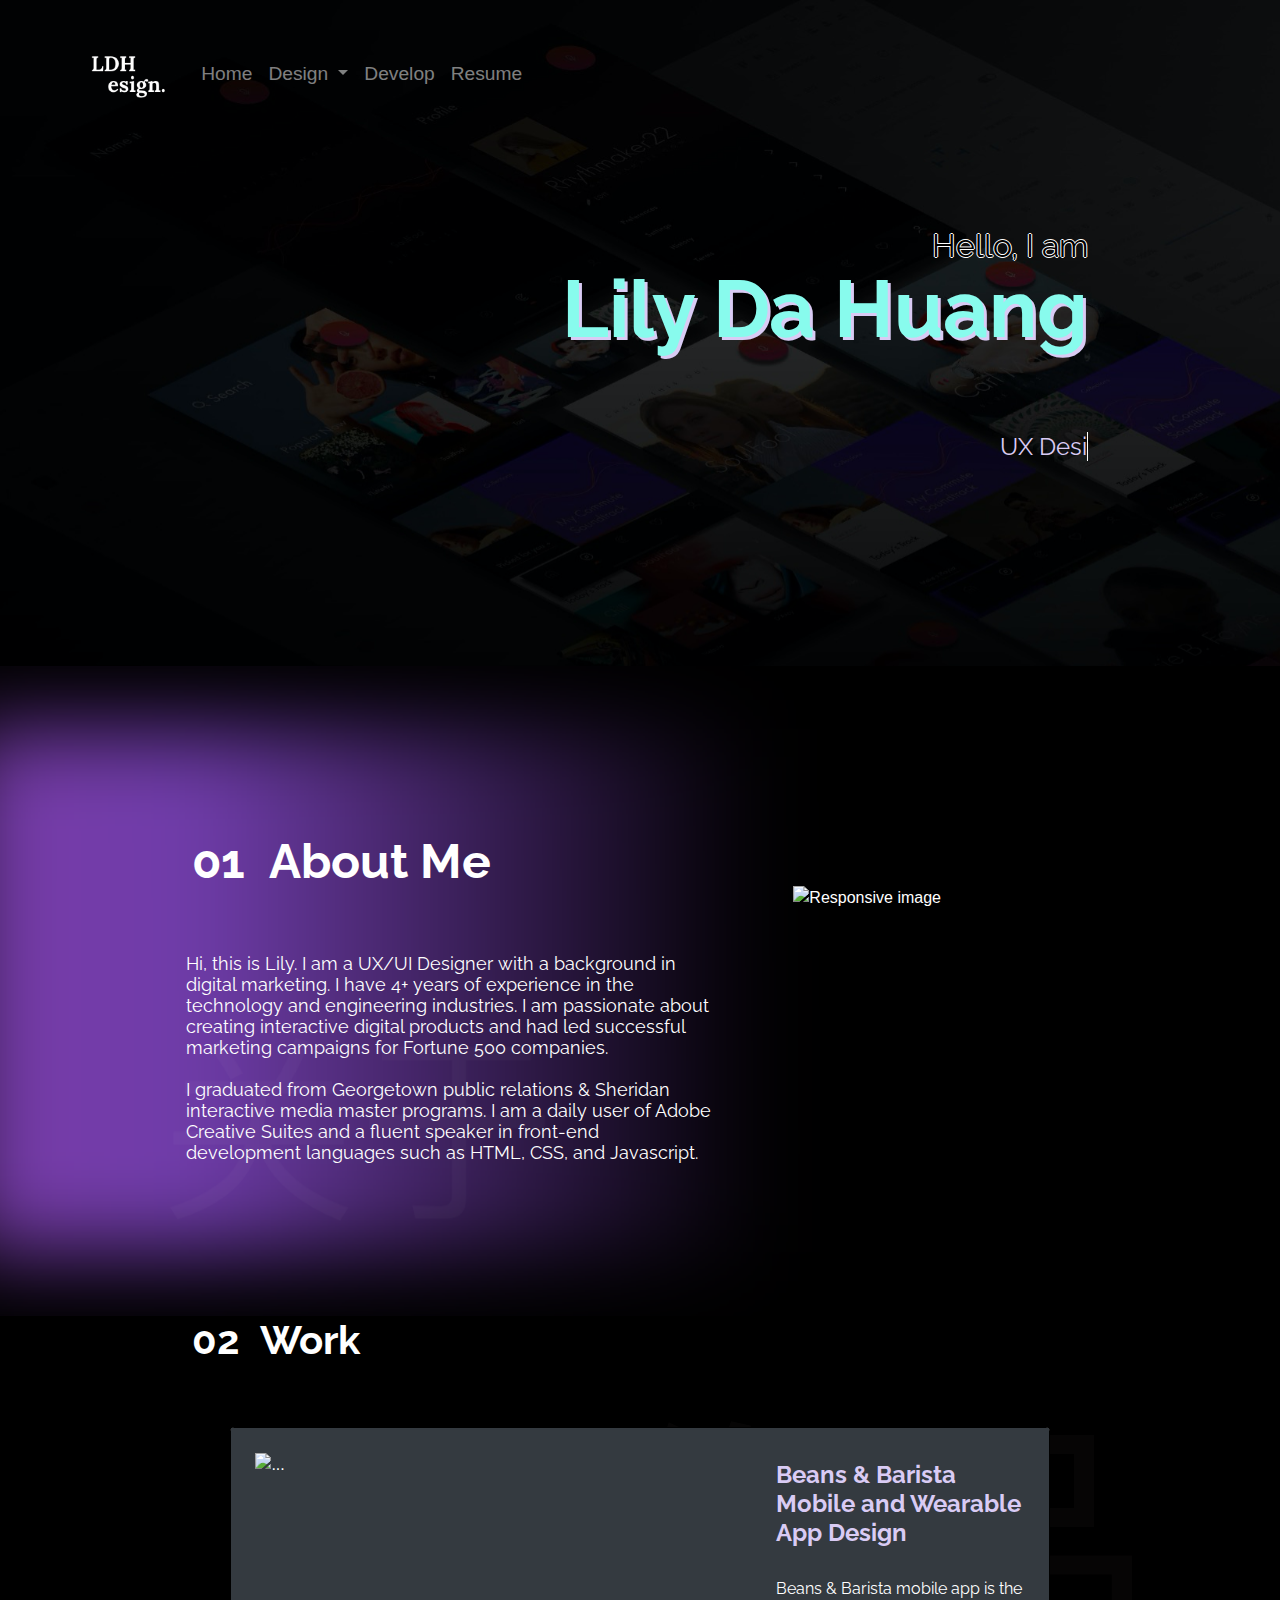
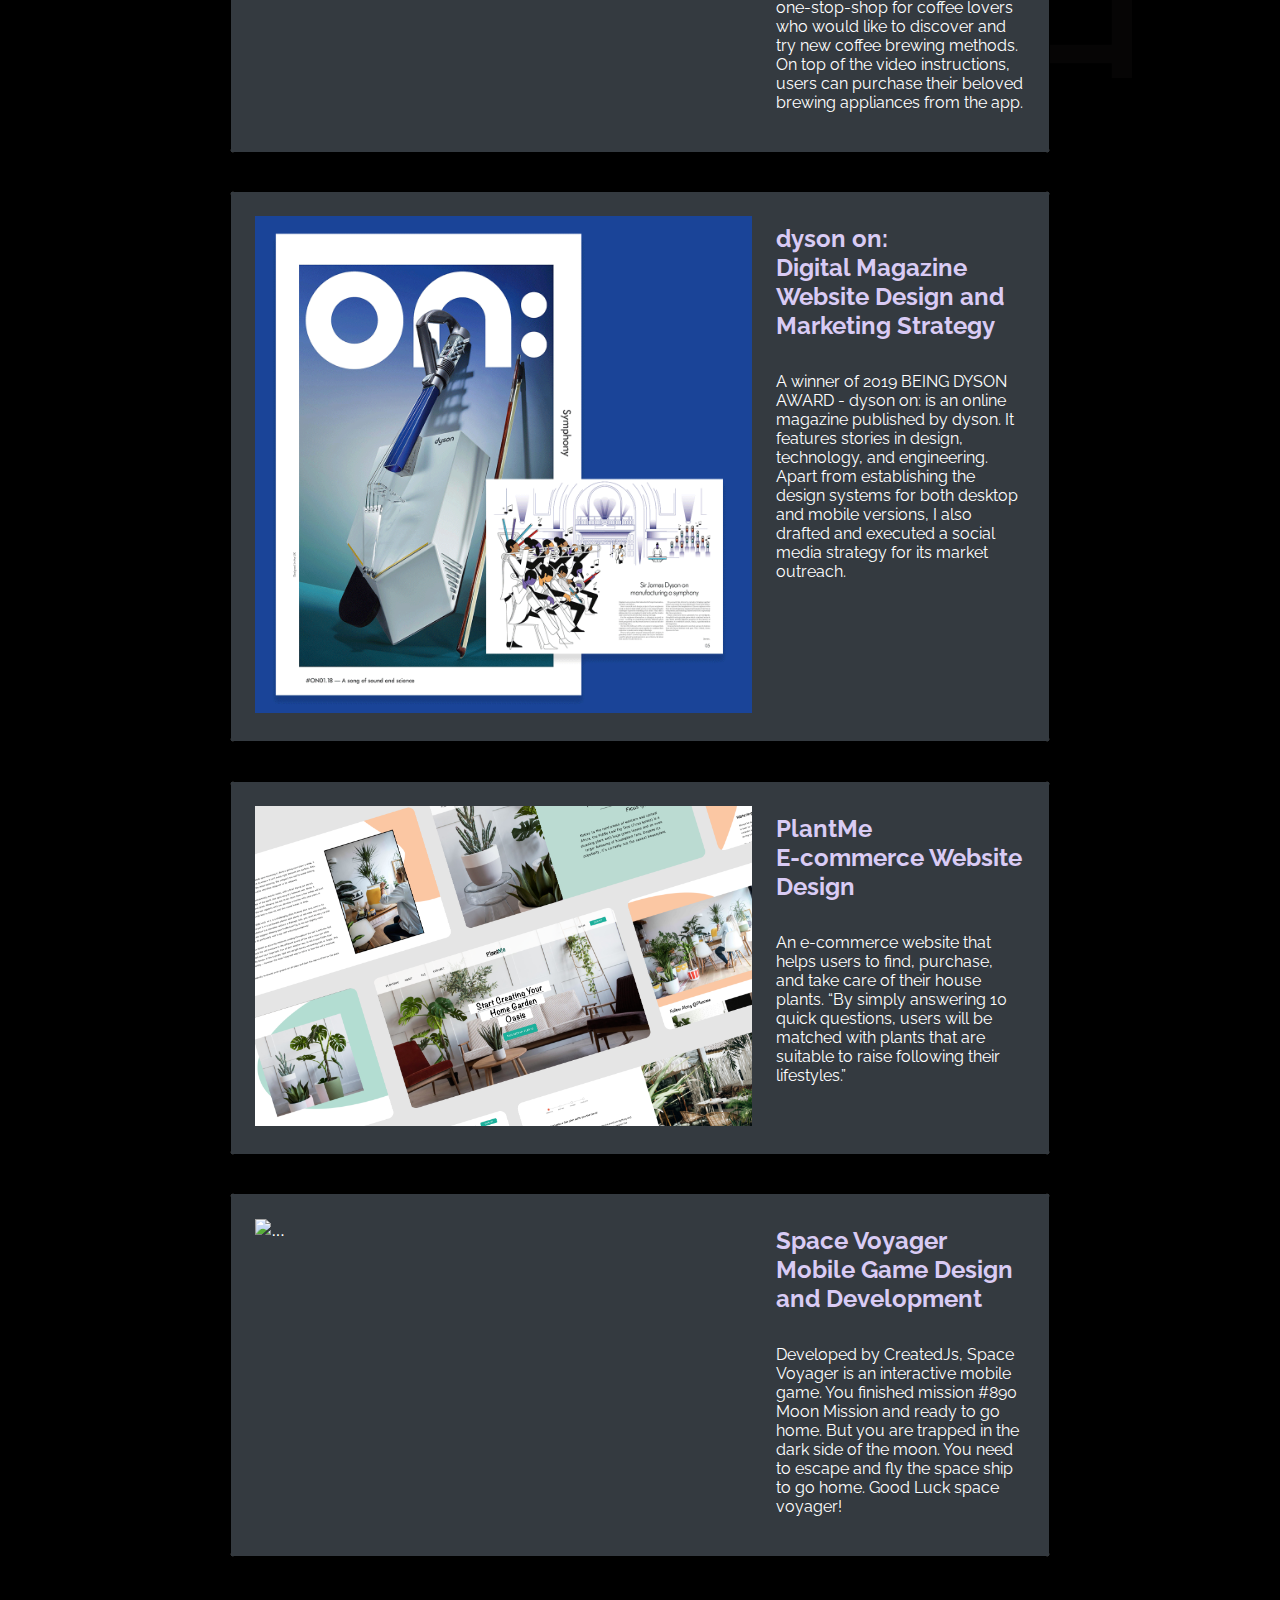
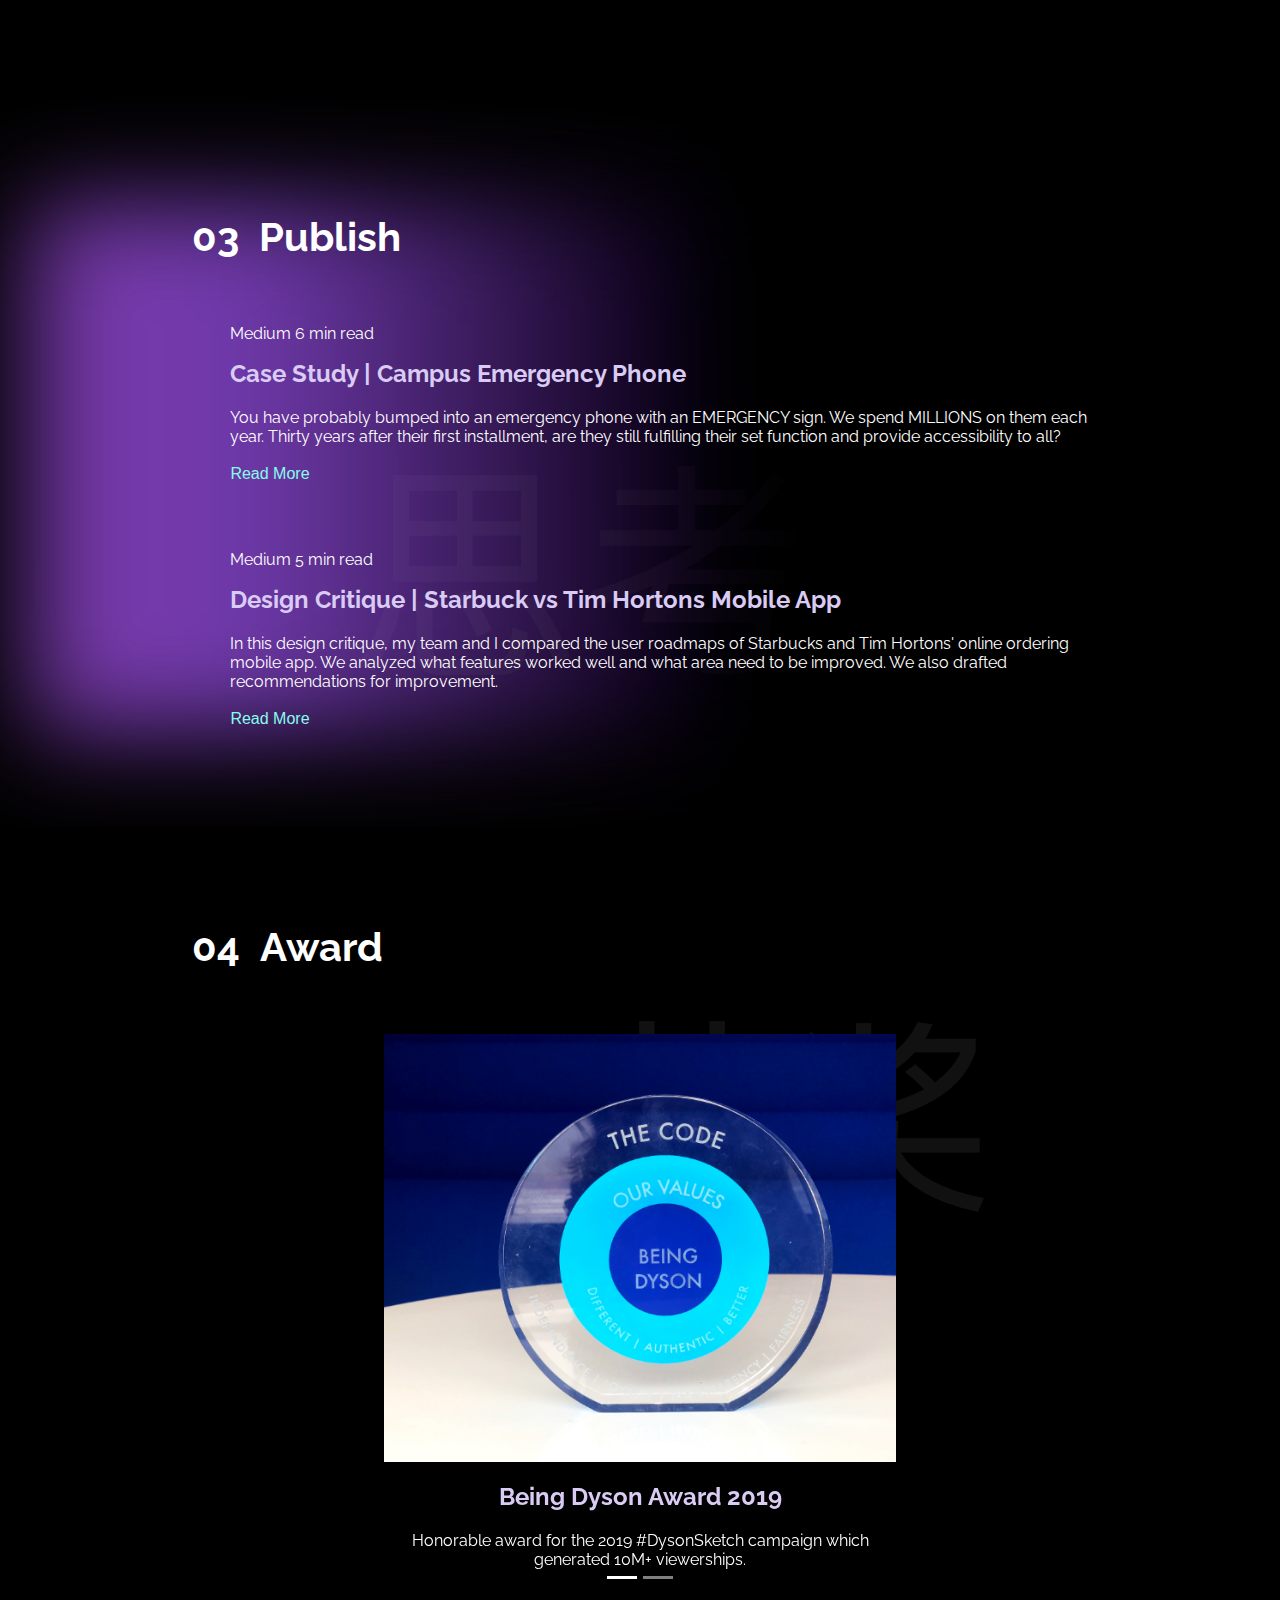
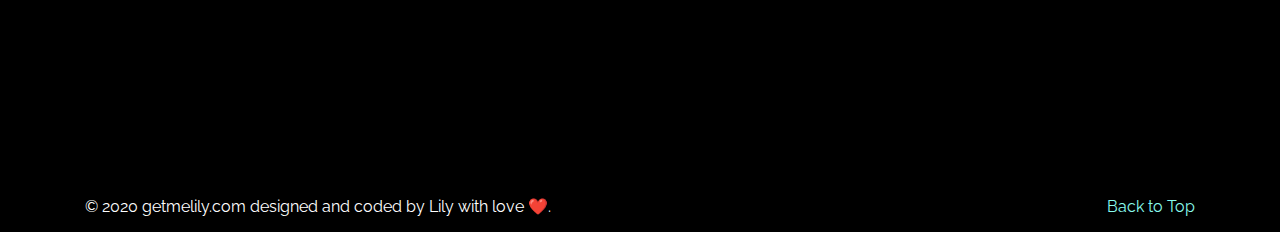
==== commit 980492ed: "remove MBC" ====
--- a/index.html
+++ b/index.html
@@ -62,7 +62,8 @@
                 Design
               </a>
                             <div class="dropdown-menu" aria-labelledby="navbarDropdown bg-black">
-                                <a class="dropdown-item" href="dyson.html">dyson on:</a>
+                                <a class="dropdown-item" href="mbc.html">My Building Code</a>
+                                <a class="dropdown-item" href="dyson.html">Dyson ON:</a>
                                 <a class="dropdown-item" href="plantme.html">PlantMe</a>
                                 <a class="dropdown-item" href="beanbarista.html">Beans & Barista</a>
                             </div>
